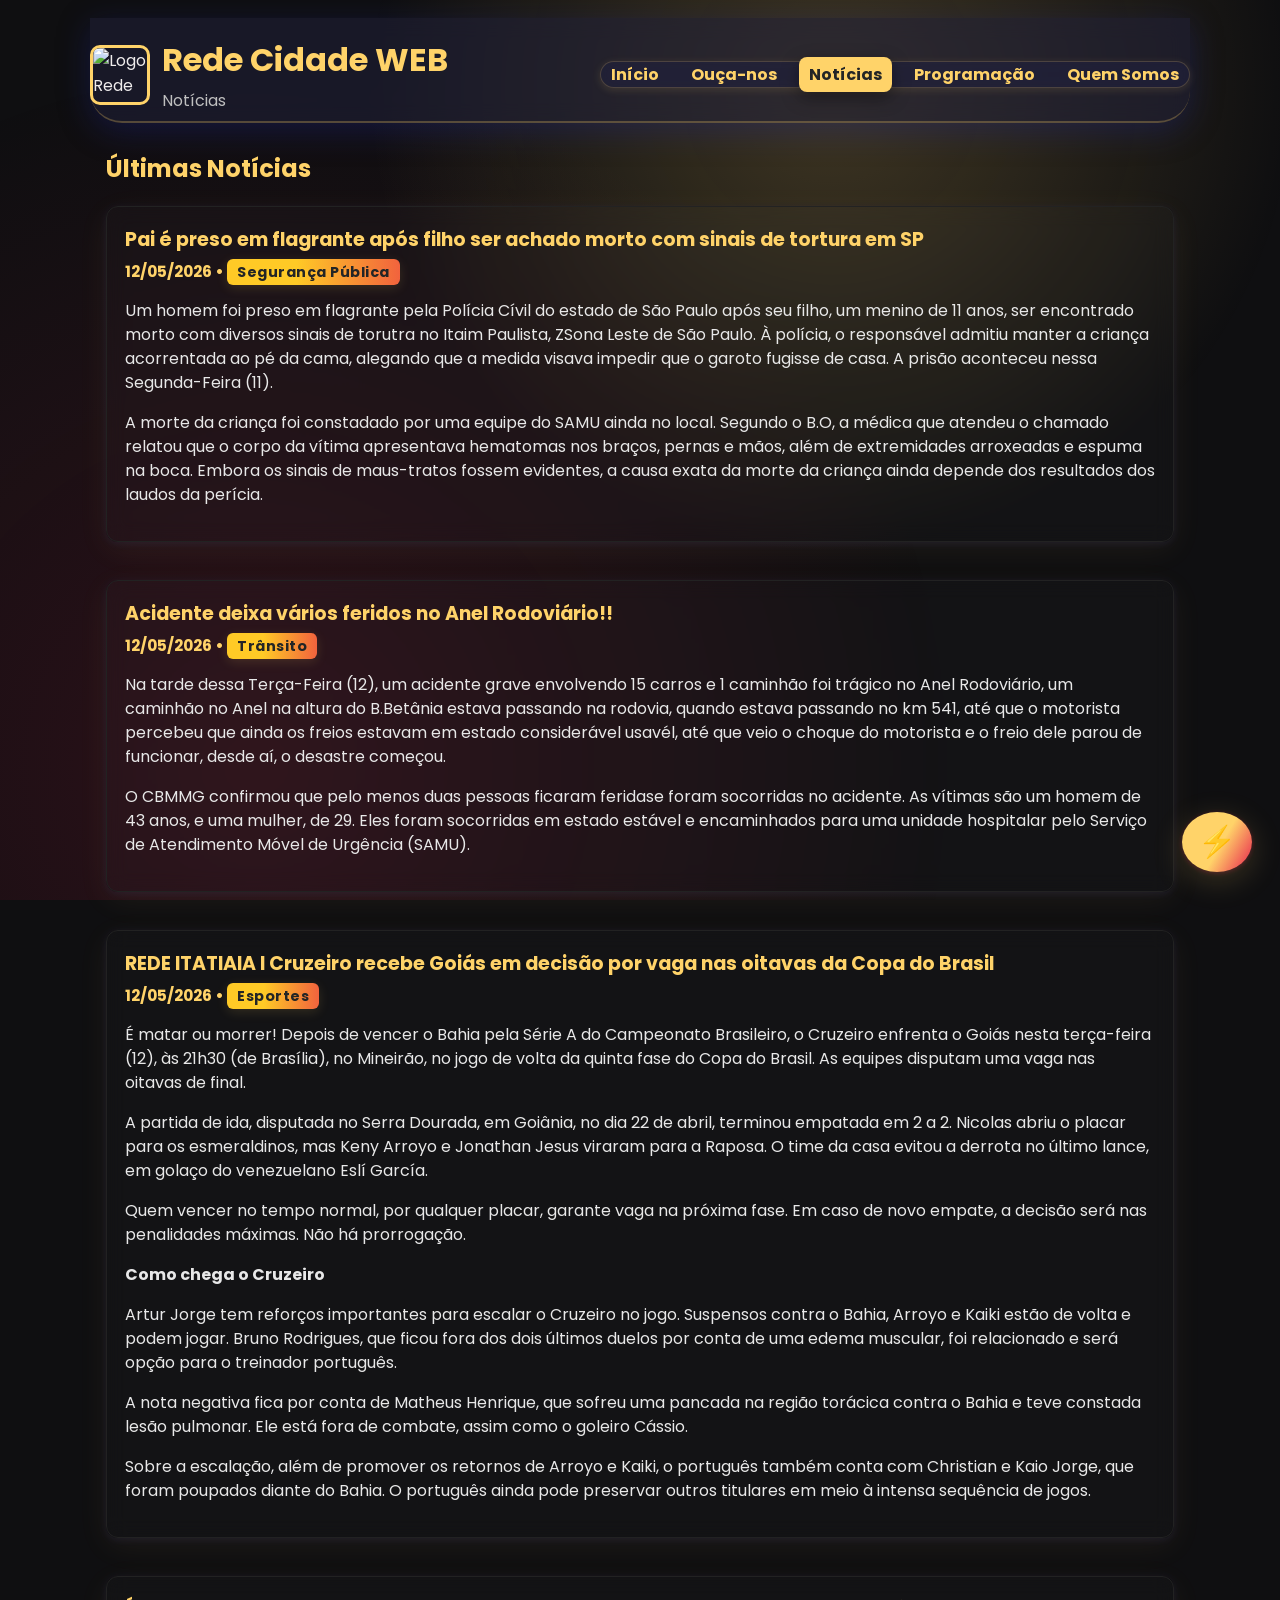
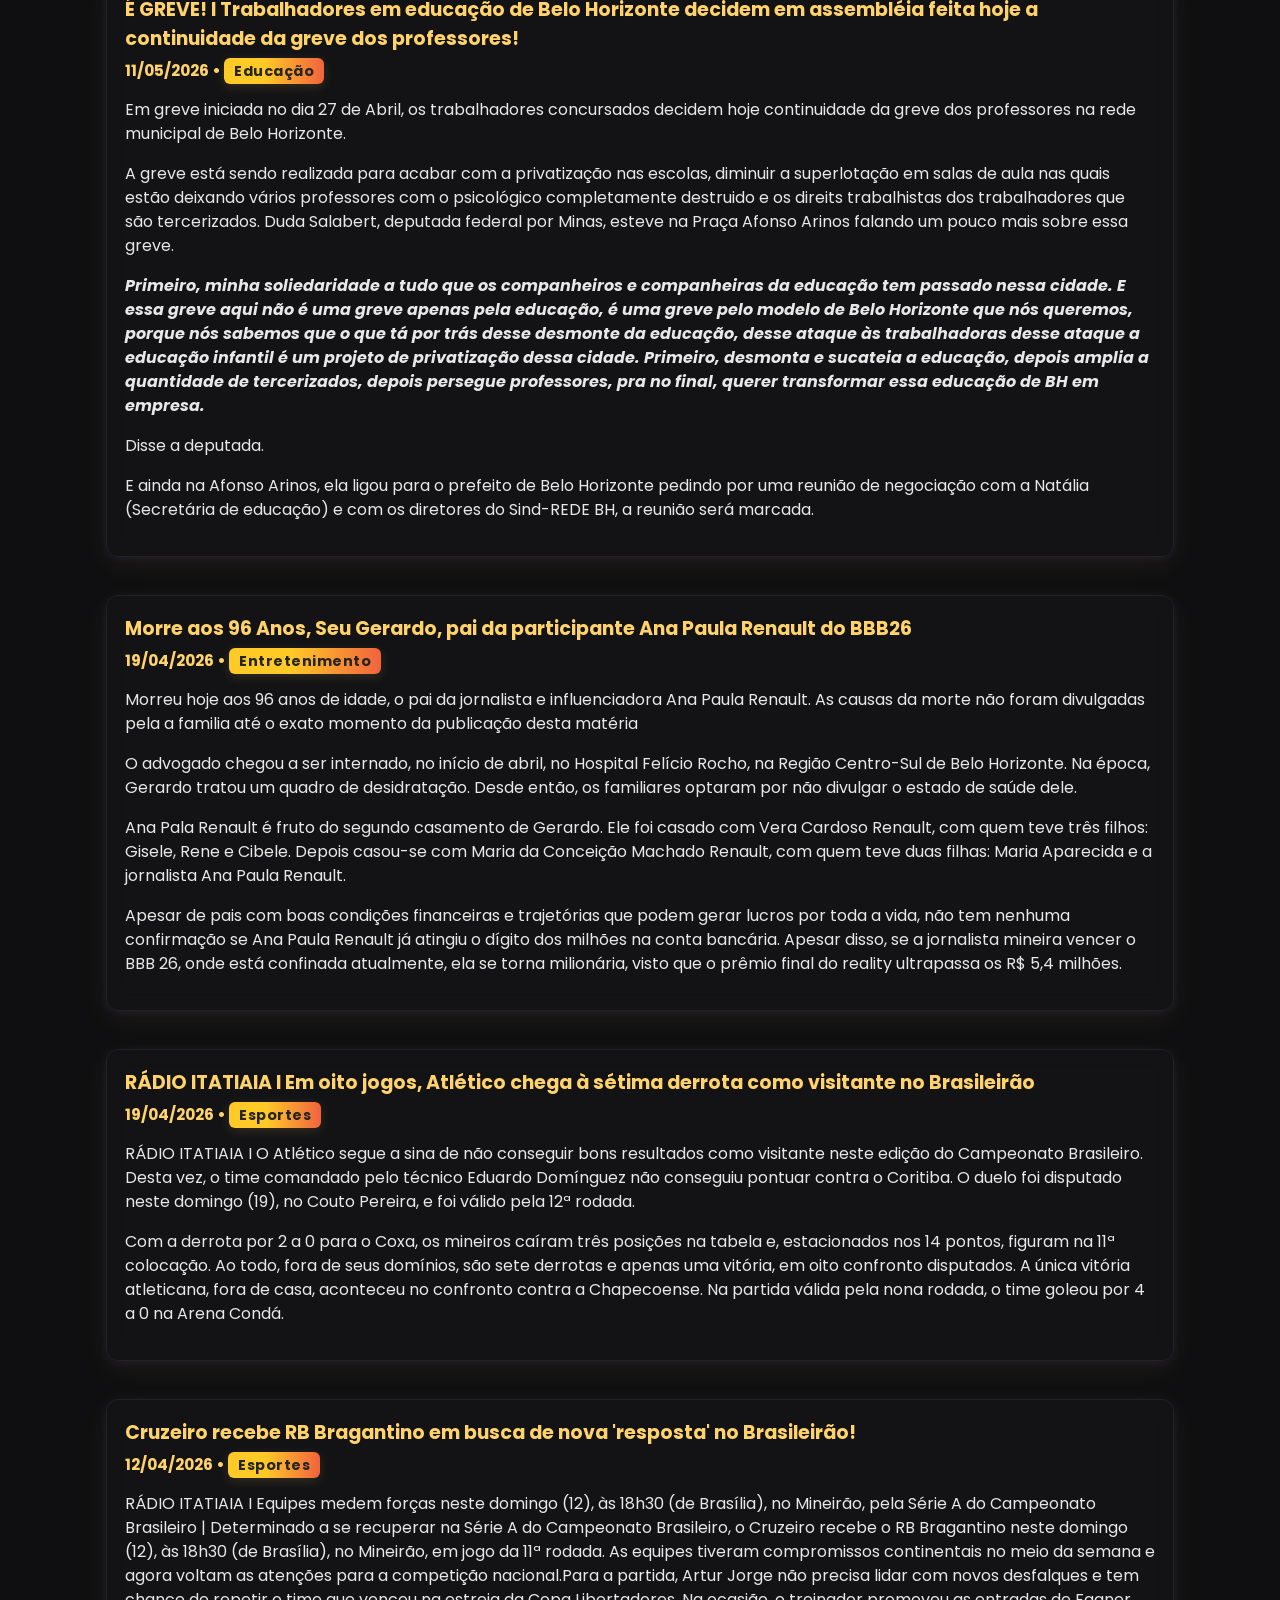
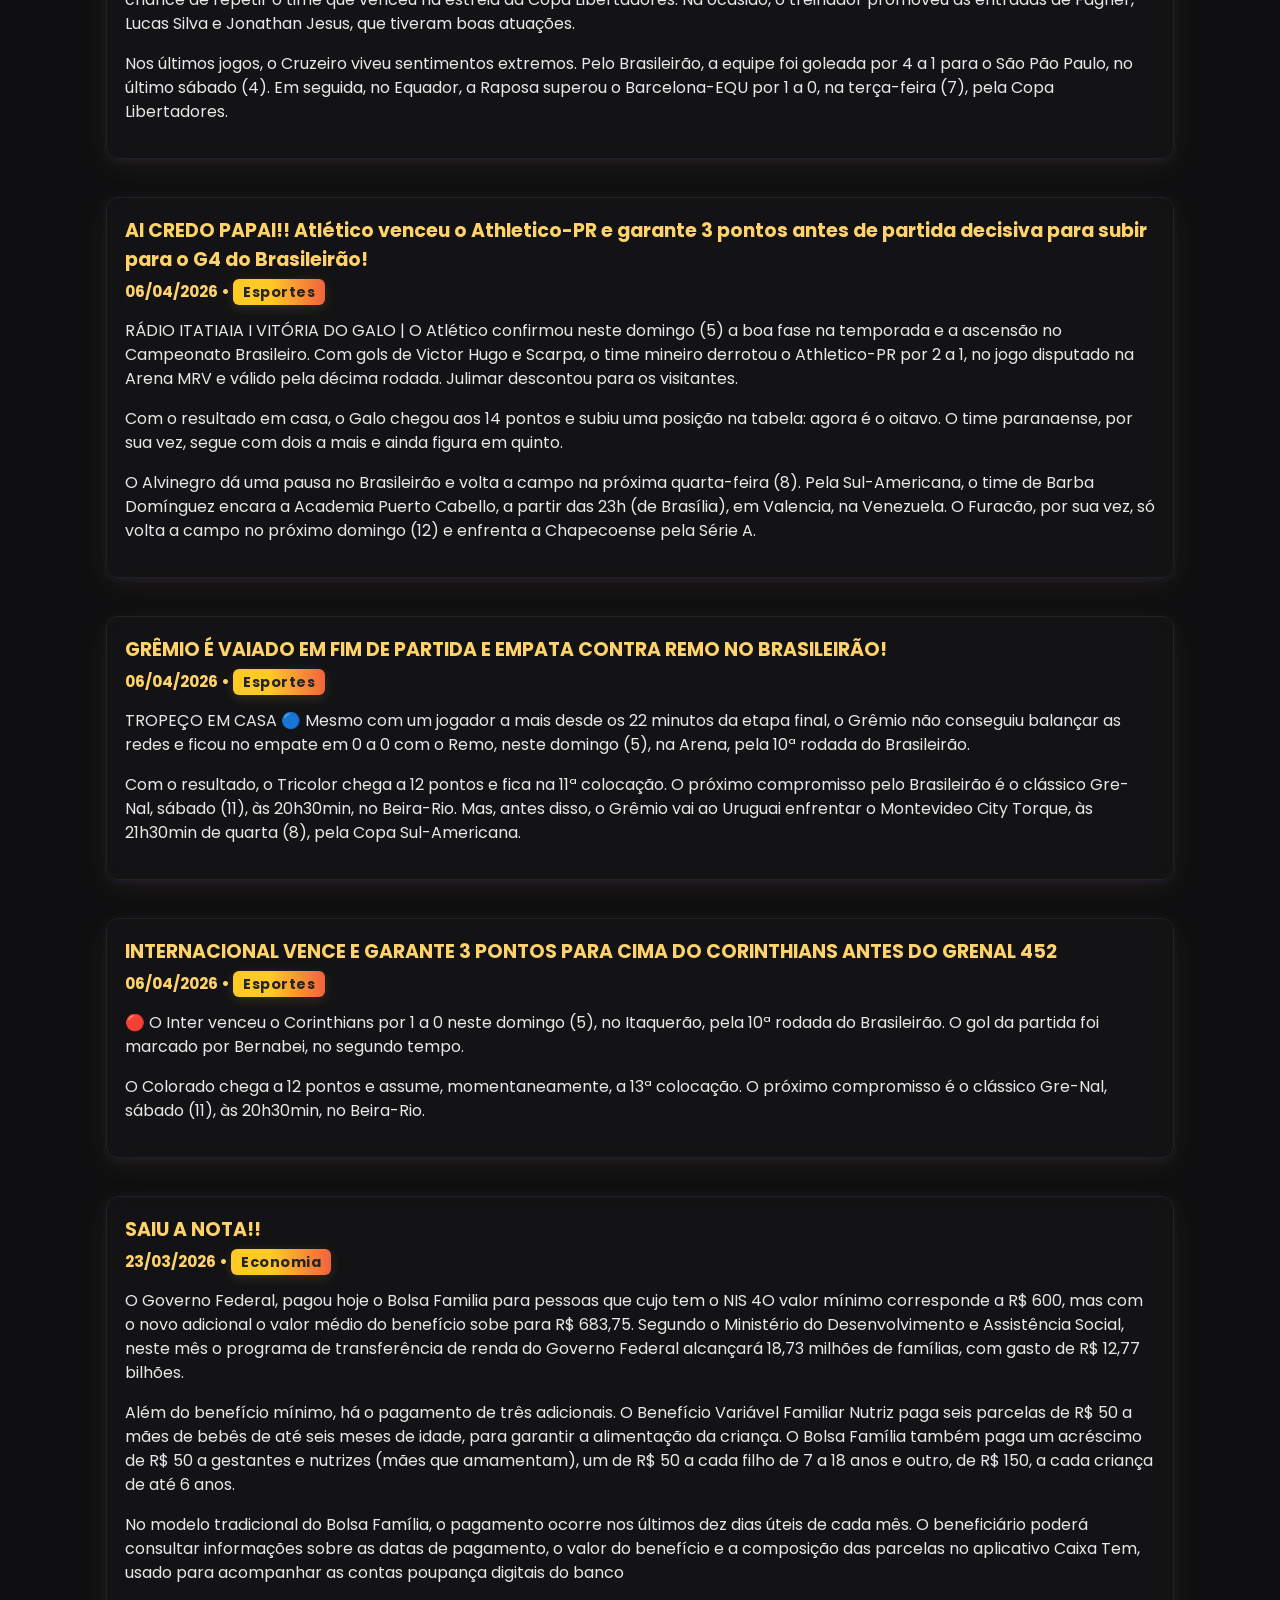
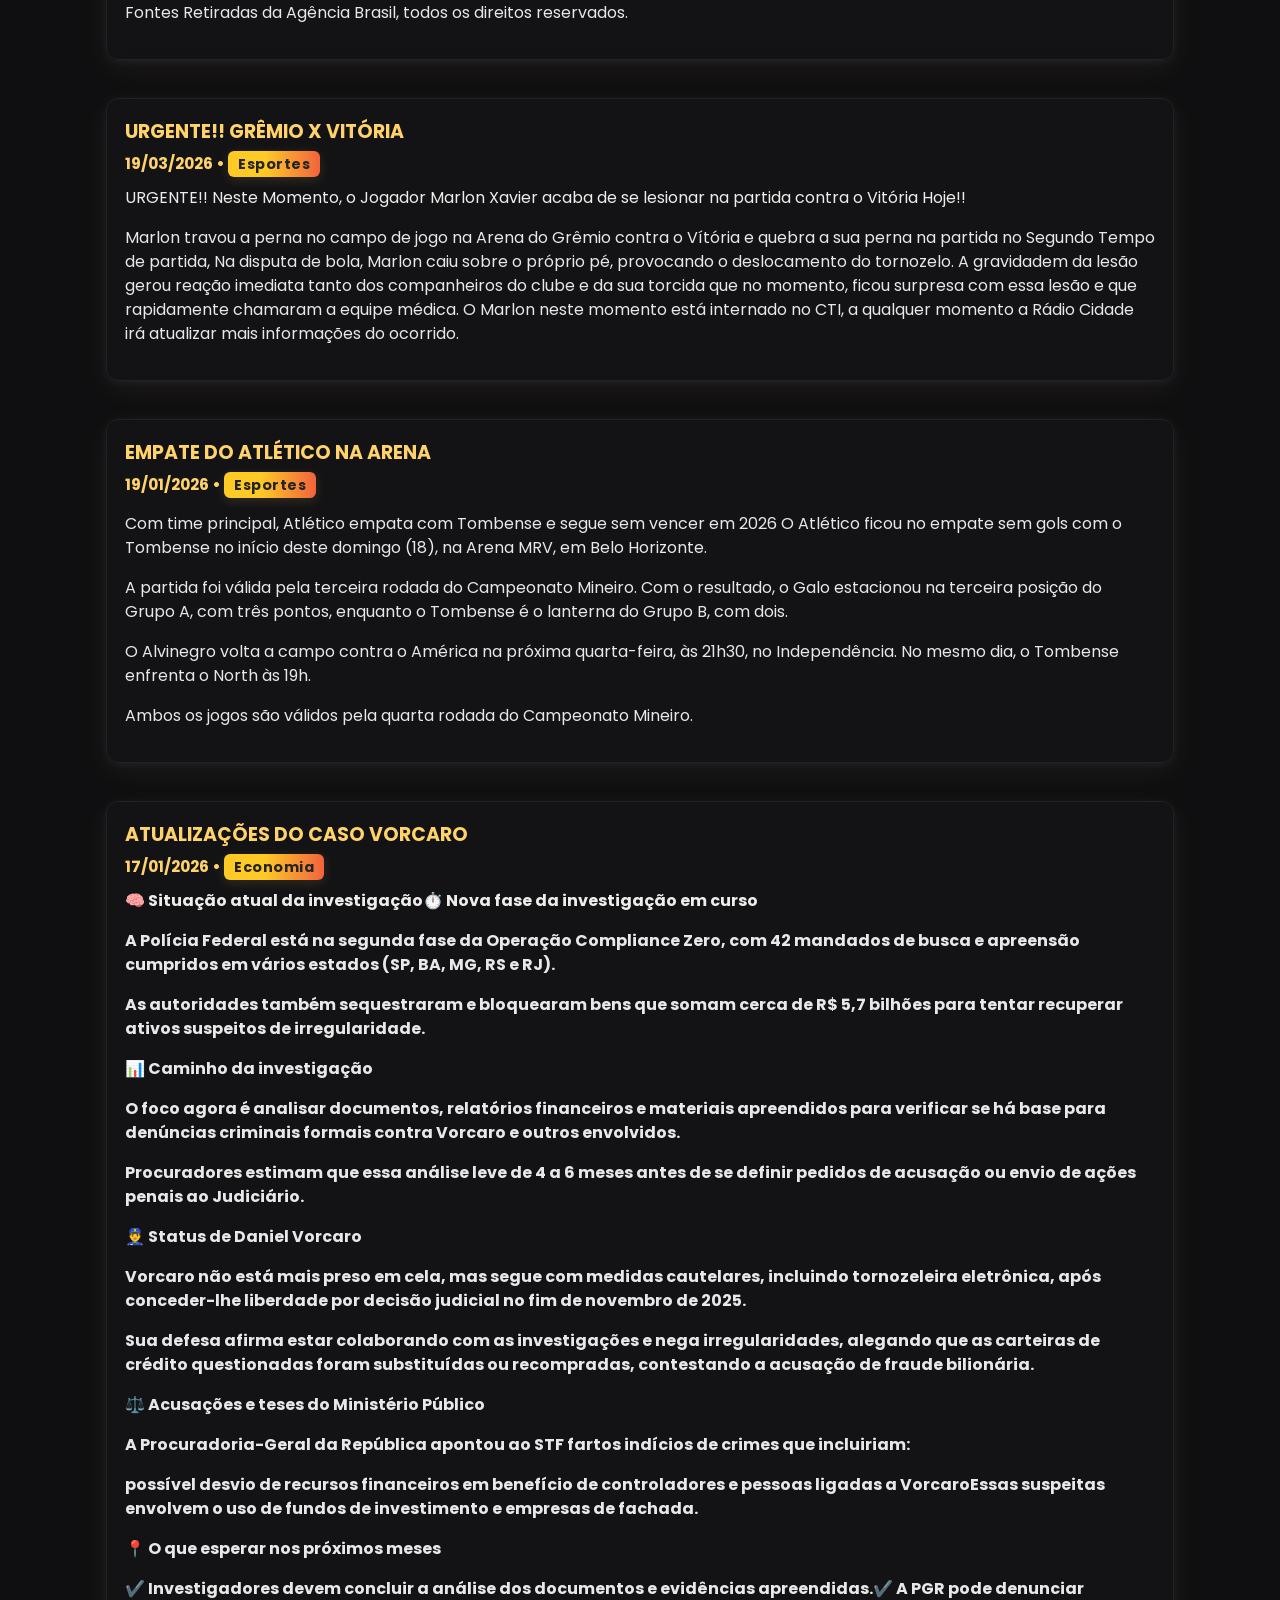
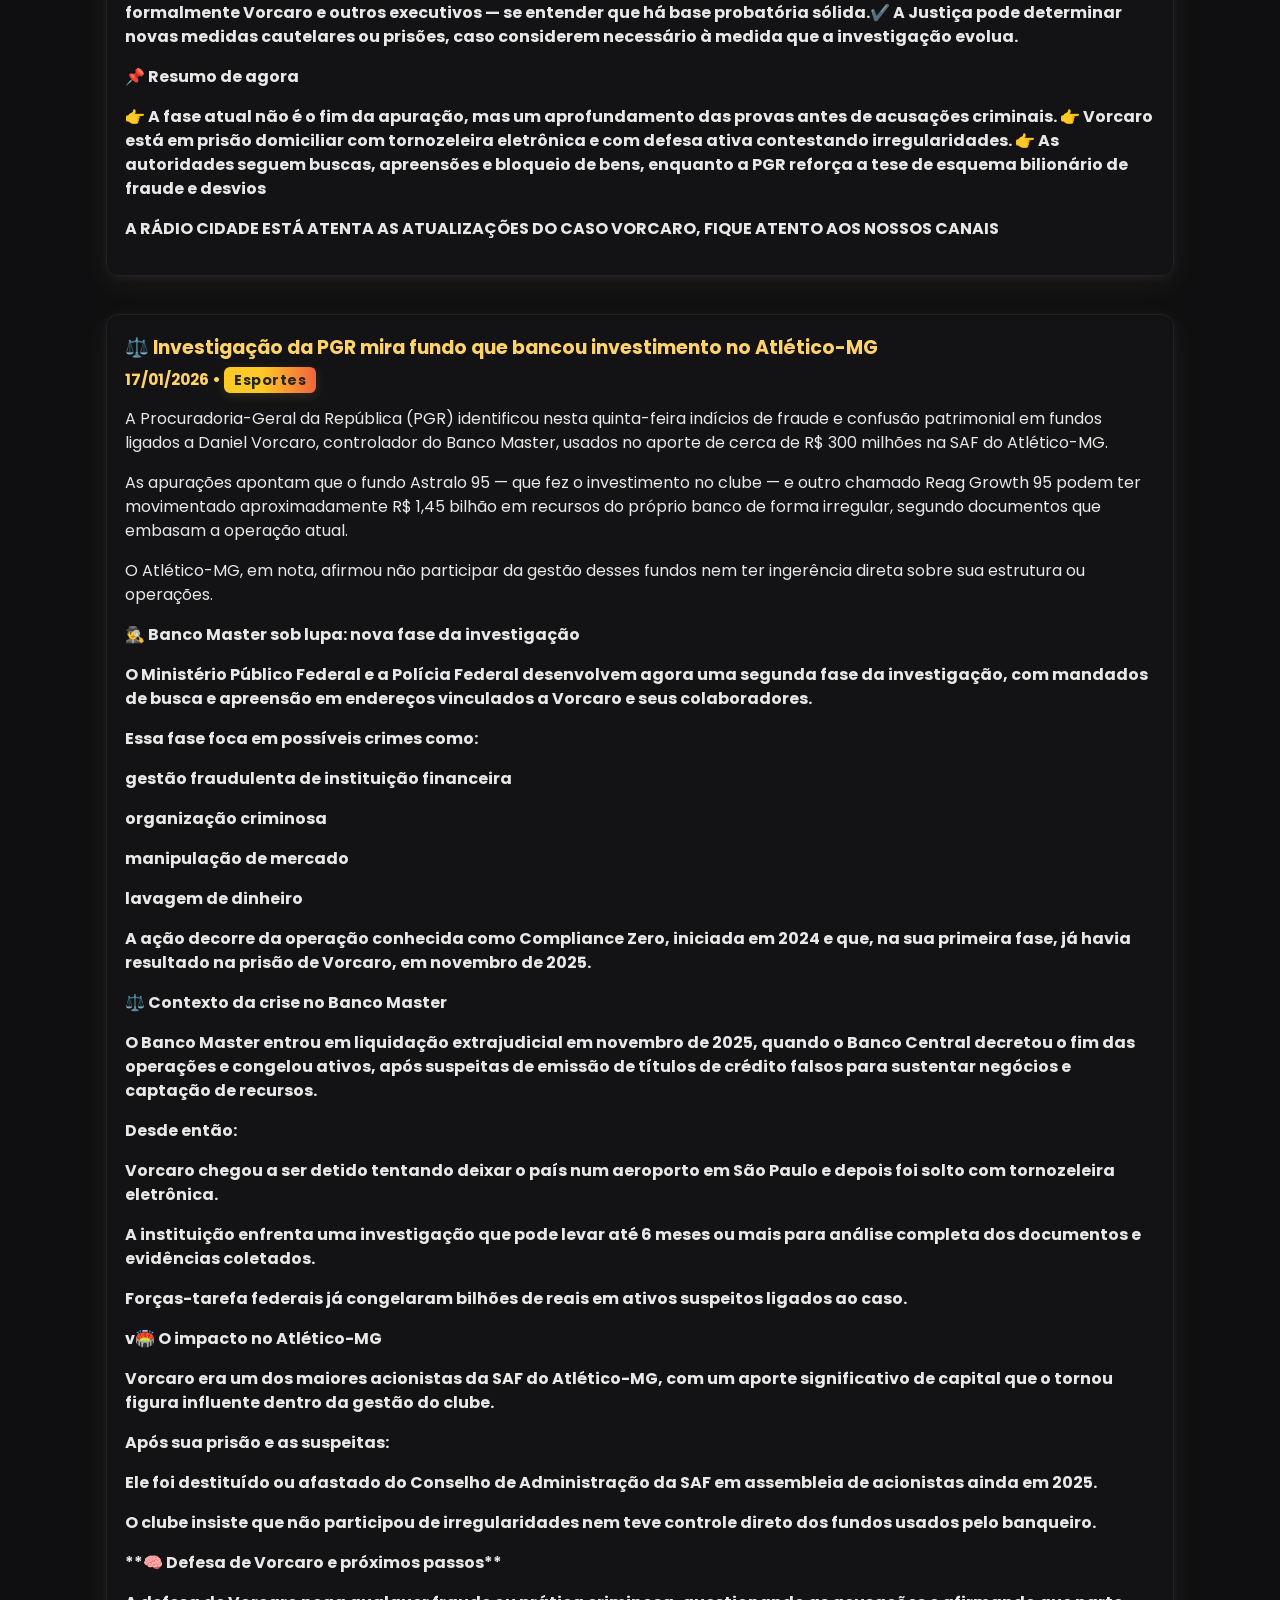
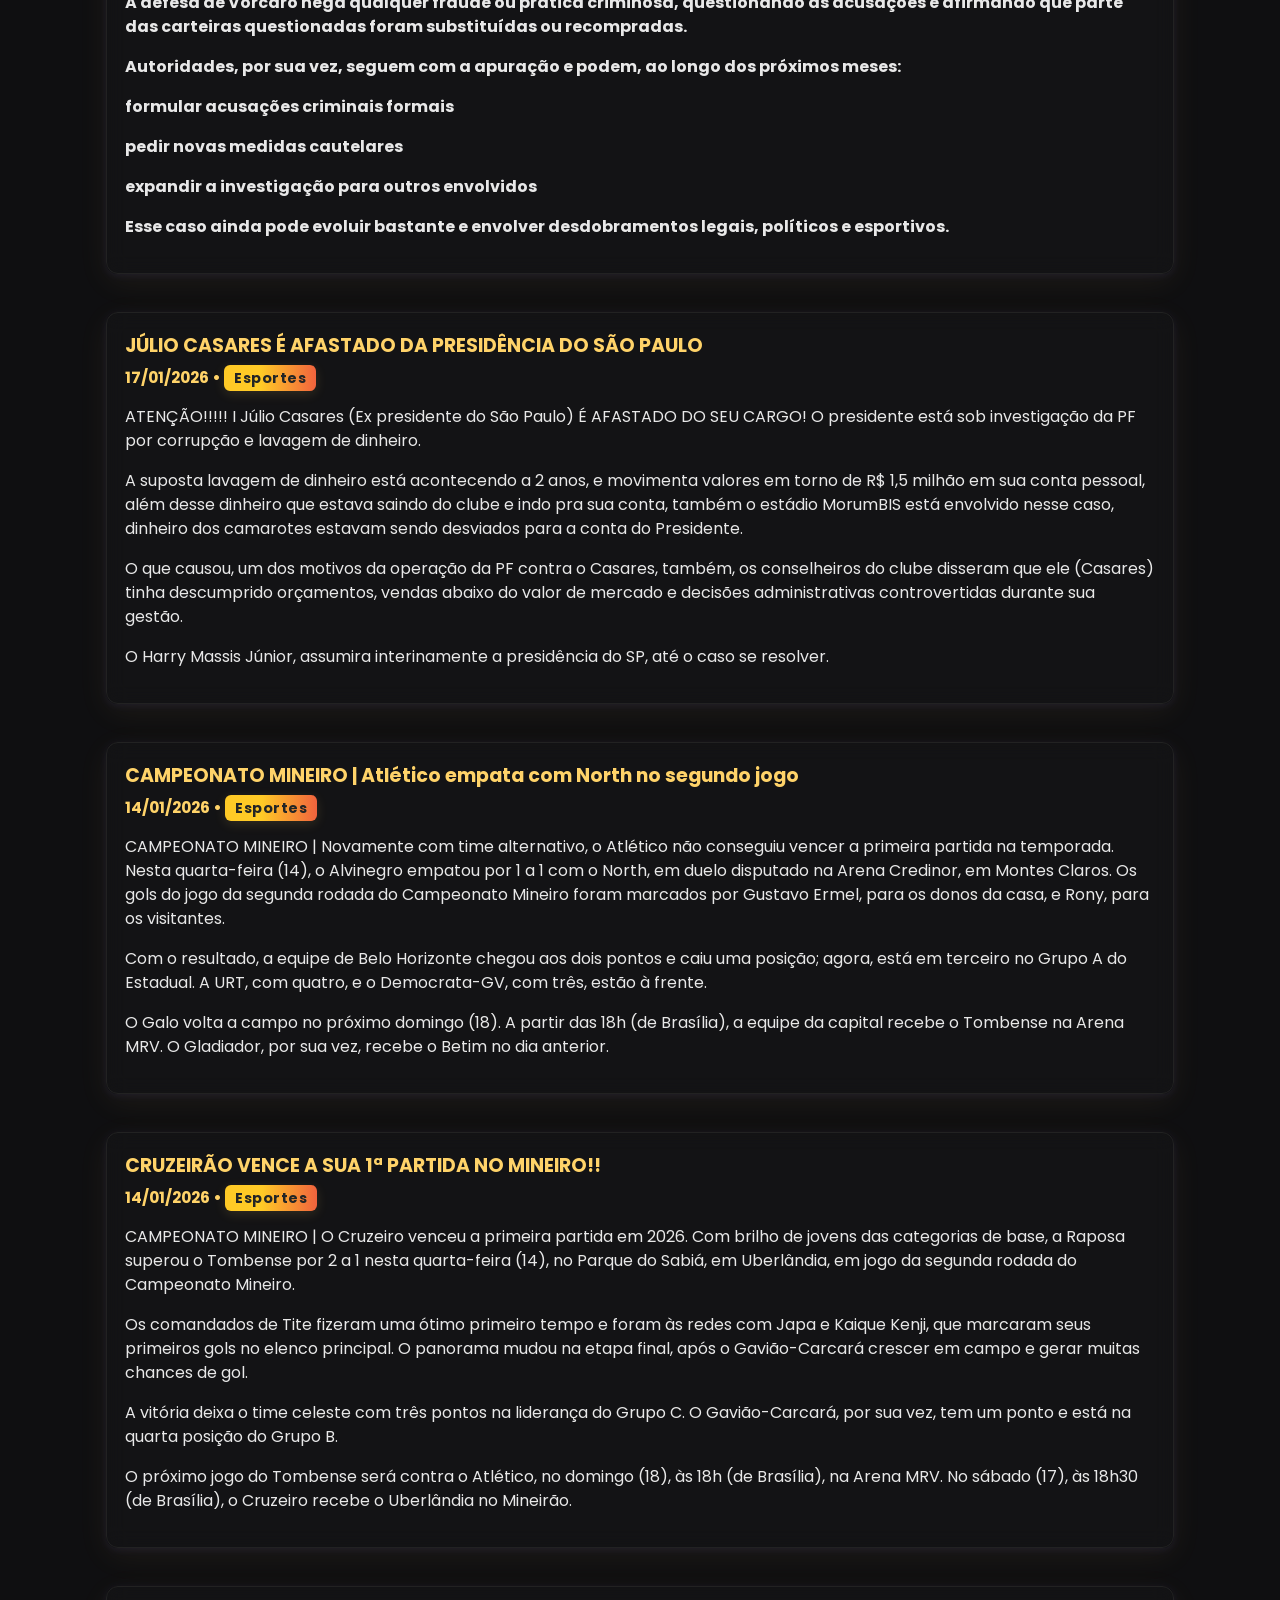
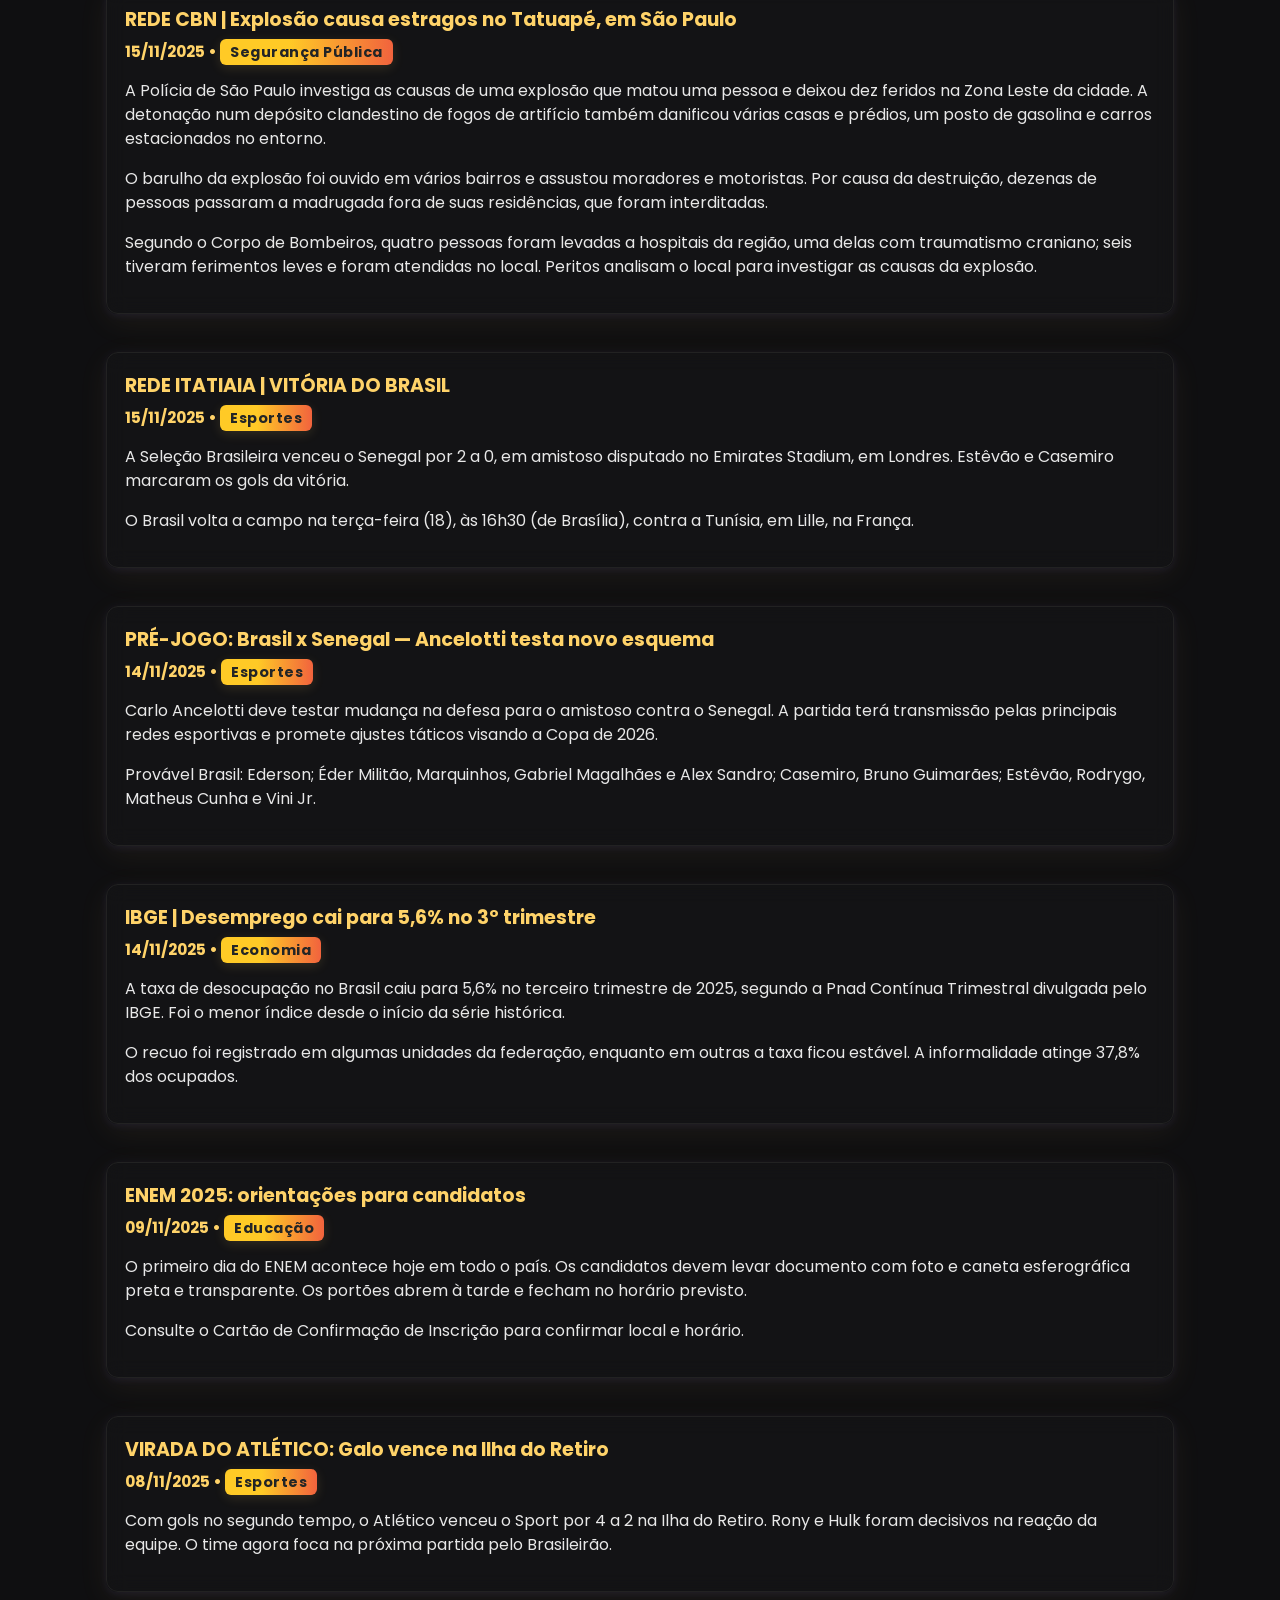
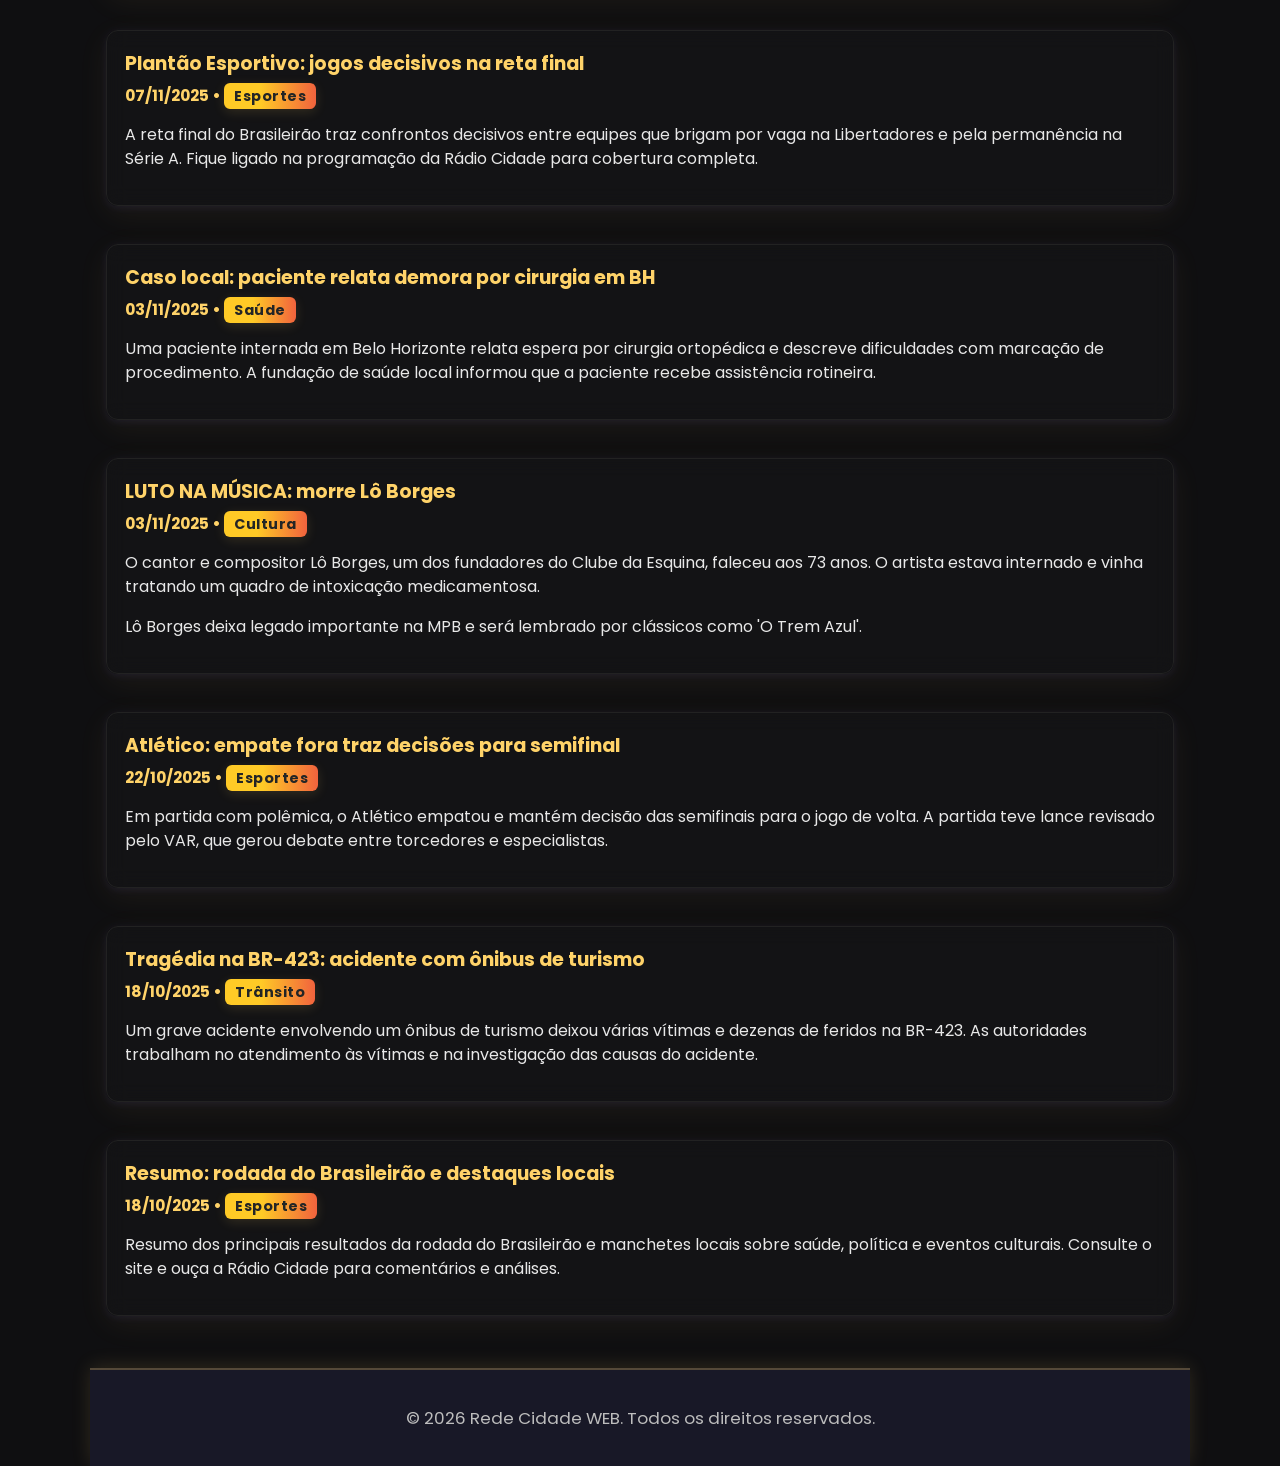
==== noticias.html @ 4aab9835 "ESTREIA DA RÁDIO SUPER RJ" ====
<!DOCTYPE html>
<html lang="pt-BR">
<head>
  <meta charset="utf-8" />
  <title>Rede Cidade WEB — Notícias</title>
  <meta name="viewport" content="width=device-width,initial-scale=1" />
  <meta name="description" content="Notícias da Rede Cidade WEB" />
  <meta name="theme-color" content="#232526" />
  <link rel="preconnect" href="https://fonts.gstatic.com" crossorigin>
  <link href="https://fonts.googleapis.com/css2?family=Poppins:wght@300;400;600;800&display=swap" rel="stylesheet" />
  <link rel="stylesheet" href="style.css" />
  <link rel="icon" href="logo-cidade.png" />
  <style>
    body { font-family: 'Poppins', Arial, sans-serif; background: #0f0f11; color:#efecec; margin:0; padding:18px; }
    .container { max-width:1100px; margin:0 auto; }
    header { display:flex; align-items:center; gap:12px; margin-bottom:18px; }
    .logo-mini { width:60px; height:60px; border-radius:10px; border:3px solid #ffd369; object-fit:cover; }
    nav ul { list-style:none; display:flex; gap:12px; padding:0; margin:0; }
    nav a { color:var(--cor-principal, #ffd369); text-decoration:none; padding:6px 10px; border-radius:8px; font-weight:700; }
    nav a.active { background:var(--cor-principal, #ffd369); color:#232526; }
    main h2 { color:var(--cor-principal, #ffd369); }
    .noticias-list { display:flex; flex-direction:column; gap:14px; margin-top:12px; }
    .noticia { background: rgba(255,255,255,0.02); padding:18px; border-radius:12px; border:1px solid #222; }
    .noticia h4 { margin:0 0 6px 0; color:var(--cor-principal,#ffd369); }
    .noticia .data { display:block; color:#ffd369; margin-bottom:10px; font-weight:700; }
    .news-info p { color:#e8e8e8; line-height:1.5; margin:8px 0; }
    footer { margin-top:28px; color:#bdbdbd; text-align:center; }

    .skip-link { position:absolute; left:-999px; }
    .skip-link:focus { left:12px; top:12px; background:var(--cor-principal); color:#232526; padding:8px 12px; border-radius:6px; z-index:1000; }
  </style>
</head>
<body>
  <a class="skip-link" href="#noticias-list">Pular para as notícias</a>
  <div class="container">
    <header>
      <img src="logo-cidade.png" alt="Logo Rede Cidade WEB" class="logo-mini" loading="lazy" />
      <div>
        <h1 style="margin:0;color:var(--cor-principal,#ffd369)">Rede Cidade WEB</h1>
        <p style="margin:4px 0 0;color:#bfbfbf">Notícias</p>
      </div>
      <nav style="margin-left:auto" aria-label="Principal">
        <ul>
          <li><a href="index.html" id="nav-inicio">Início</a></li>
          <li><a href="ouca.html" id="nav-ouca">Ouça-nos</a></li>
          <li><a href="noticias.html" id="nav-noticias" class="active">Notícias</a></li>
          <li><a href="programacao.html" id="nav-programacao">Programação</a></li>
          <li><a href="quem-somos.html" id="nav-quem">Quem Somos</a></li>
        </ul>
      </nav>
    </header>

    <main>
      <section>
        <h2>Últimas Notícias</h2>

        <div id="noticias-list" class="noticias-list" aria-live="polite">
          <!-- Conteúdo será carregado via script.js -->
          <noscript><p>Para ver as últimas notícias, ative o JavaScript.</p></noscript>
        </div>
      </section>
    </main>

    <footer>
      <p>&copy; 2026 Rede Cidade WEB. Todos os direitos reservados.</p>
    </footer>
  </div>

  <script defer src="script.js"></script>
</body>
</html>
---- style.css ----
:root {
    --cor-principal: #ffd369;
    --cor-bg: linear-gradient(135deg, #232526 0%, #414345 100%);
    --cor-secundaria: #fff;
    --cor-acento: #22223b;
    --cor-hover: #ffd369;
    --cor-btn: #393e46;
    --glass-bg: rgba(34, 34, 59, 0.55);
    --glass-blur: blur(10px);
    --placar-ao-vivo: #ff5252;
    --placar-encerrado: #59e866;
    --placar-a-seguir: #fff1b8;
    --shadow-strong: 0 8px 32px 0 rgba(31,38,135,0.37);
    --bg-dark-1: #16171a;
    --bg-dark-2: #26272b;
    --cor-sec: #f7f5f2;
    --accent: #e81e4d;
    --muted: #bdbdbd;
}

/* ----------- BASE ----------- */
* { box-sizing: border-box; }
html, body { height: 100%; }
body {
    margin: 0;
    font-family: 'Poppins', Arial, sans-serif;
    background: linear-gradient(135deg, var(--bg-dark-1) 0%, var(--bg-dark-2) 100%);
    color: var(--cor-sec);
    min-height: 100vh;
    -webkit-font-smoothing: antialiased;
    -moz-osx-font-smoothing: grayscale;
    transition: background 0.7s;
}

/* Header */
header {
    background: var(--glass-bg);
    backdrop-filter: var(--glass-blur);
    box-shadow: var(--shadow-strong);
    border-radius: 0 0 32px 32px;
    padding: 18px 0 8px 0;
    margin-bottom: 18px;
    border-bottom: 2px solid #ffd36944;
}
.header-content {
    max-width: 1100px;
    margin: 0 auto;
    display: flex;
    align-items: center;
    gap: 20px;
    padding: 0 16px;
}
.logo {
    width: 72px;
    height: 72px;
    border-radius: 12px;
    background: #fff;
    object-fit: cover;
    box-shadow: 0 0 12px #ffd36980;
    border: 3px solid #ffd369;
    transition: box-shadow 0.3s;
}
.brand h1 {
    margin: 0;
    font-size: 1.35rem;
    color: var(--cor-principal);
    letter-spacing: 0.6px;
}
.subtitle { margin: 4px 0 0; color: var(--muted); font-weight: 600; }

/* Nav */
nav ul {
    background: var(--glass-bg);
    backdrop-filter: var(--glass-blur);
    border-radius: 30px;
    border: 1px solid #ffd36933;
    box-shadow: 0 2px 8px #ffd36922;
    list-style: none;
    display: flex;
    justify-content: center;
    gap: 20px;
    margin: 10px auto 0 auto;
    padding: 8px 20px;
    max-width: 900px;
}
nav a {
    color: var(--cor-principal);
    text-decoration: none;
    padding: 8px 14px;
    border-radius: 999px;
    font-weight: 600;
    transition: all .18s;
}
nav a.active, nav a:hover {
    background: var(--cor-principal);
    color: #232526;
    box-shadow: 0 6px 18px #0006;
}

/* Main container */
main { max-width: 1100px; margin: 28px auto; padding: 0 16px; }

/* HERO */
.hero {
    background: linear-gradient(180deg, rgba(255,210,105,0.06), transparent);
    border-radius: 14px;
    padding: 22px;
    margin-bottom: 20px;
    box-shadow: var(--shadow-strong);
    border: 1px solid #ffd36920;
}
.hero-inner { display: flex; gap: 20px; align-items: stretch; flex-wrap: wrap; }
.hero-text { flex: 1; min-width: 280px; }
.hero-text h2 { color: var(--cor-principal); margin: 0 0 8px; font-size: 1.6rem; }
.lead { color: var(--muted); margin: 0 0 12px; }
.hero-cta { display:flex; gap:12px; }
.btn-primary {
    background: var(--cor-principal);
    color: #232526;
    padding: 10px 16px;
    border-radius: 10px;
    text-decoration: none;
    font-weight: 700;
    box-shadow: 0 8px 28px #ffd36933;
}
.btn-outline {
    border: 1px solid #ffffff18;
    padding: 9px 14px;
    border-radius: 10px;
    color: var(--cor-sec);
    text-decoration: none;
}

/* hero aside */
.hero-aside { width: 320px; min-width: 260px; display:flex; flex-direction:column; gap:12px; }
.live-card, .newsletter-card { background: var(--glass-bg); backdrop-filter: var(--glass-blur); padding: 12px; border-radius: 10px; border:1px solid #ffd36922; }
.live-header { display:flex; align-items:center; gap:8px; margin-bottom:8px; }
.live-dot { width:10px; height:10px; border-radius:50%; background: var(--placar-ao-vivo); box-shadow:0 0 8px #ff5252aa; }

/* Newsletter */
.newsletter-form { display:flex; gap:8px; margin-top:8px; }
.newsletter-form input[type="email"] { flex:1; padding:8px 10px; border-radius:8px; border:none; background:#fff2; color:#222; }
.newsletter-form button { background: var(--accent); color:#fff; padding:8px 12px; border-radius:8px; border:none; font-weight:700; cursor:pointer; }

/* PLACARES */
.placar-section { margin-top: 18px; }
.placar-ticker { background: #00000030; border-radius:8px; padding:10px; margin-bottom:14px; border:1px solid #ffffff10; overflow:hidden; }
.placar-ticker .ticker-item { display:inline-block; padding:6px 12px; margin-right:10px; background:rgba(255,255,255,0.03); border-radius:8px; color:var(--cor-principal); font-weight:700; }

/* PLACARES LIST */
.placares-list { display: grid; gap: 20px; grid-template-columns: repeat(auto-fit, minmax(300px, 1fr)); }
.placar-card2 {
    background: var(--glass-bg);
    backdrop-filter: var(--glass-blur);
    border: 2px solid #ffd36955;
    border-radius: 22px;
    box-shadow: 0 8px 28px #ffd36922, 0 2px 8px #23223b66;
    padding: 18px 20px;
    transition: transform .25s ease, box-shadow .25s ease;
}
.placar-card2:hover { transform: translateY(-6px); box-shadow: 0 20px 50px rgba(0,0,0,0.6); }
.placar-header { display:flex; justify-content:space-between; align-items:center; margin-bottom:12px; }
.placar-campeonato { color:#ffe9ae; font-weight:700; }
.placar-status2 { padding:6px 14px; border-radius:20px; font-weight:700; }
.status-ao-vivo { background: var(--placar-ao-vivo); color: #fff; }
.status-encerrado { background: var(--placar-encerrado); color: #233f1f; }
.status-a-seguir { background: var(--placar-a-seguir); color: #4d3b07; }
.placar-times { display:flex; align-items:center; justify-content:space-between; gap:8px; margin-bottom:7px; }
.placar-escudo2 { width:44px; height:44px; border-radius:50%; object-fit:contain; background:#fff; padding:4px; border:2px solid #ffd36933; }
.placar-gols2 { color: var(--cor-principal); font-size:1.6rem; font-weight:800; }
.placar-hora2 { margin-top:10px; font-size:1.05em; color:#ffe9aecc; font-style:italic; letter-spacing:0.7px; text-align:center; }

/* NOTICIAS */
.noticia {
    background: var(--glass-bg);
    backdrop-filter: var(--glass-blur);
    border-radius: 16px;
    margin-bottom: 24px;
    padding: 24px;
    box-shadow: 0 8px 32px 0 #ffd36911, 0 2px 8px #23223b80;
    border: 1.5px solid #ffd36944;
    transition: transform 0.18s, box-shadow 0.18s;
}
.noticia:hover { transform: translateY(-4px) scale(1.012); box-shadow: 0 12px 48px #ffd36944; }
.noticia h4 { margin: 0 0 7px 0; color: var(--cor-principal); font-size: 1.19em; font-weight:700; }
.noticia .data { font-size: 0.98em; color: #ffd369; margin-bottom:6px; display:block; font-weight:600; }
.noticia .content p { color:#e8e8e8; line-height:1.5; }

/* DESTAQUE */
.destaque-card { background: var(--glass-bg); padding: 16px; border-radius: 12px; border:1px solid #ffd36922; box-shadow:0 12px 30px #0006; }
.destaque-card h3 { margin: 0; color: var(--cor-principal); }
.destaque-card p { color: var(--muted); }

/* QUICK LINKS */
.quick-links { display:flex; gap:14px; margin-top:18px; flex-wrap:wrap; }
.quick-card { flex:1; min-width:220px; background: rgba(255,255,255,0.02); padding:16px; border-radius:12px; text-decoration:none; color:var(--cor-sec); border:1px solid #ffffff12; }

/* REDE SOCIAIS */
.redes-sociais { margin-top: 18px; }
.social-link { display:inline-block; margin-right: 18px; color: var(--cor-principal); text-decoration:none; font-weight:700; font-size:1.05em; transition: color .18s; }
.social-link:hover { color: #fffbe9; }

/* PLAYERS */
.players-select { display:flex; gap:12px; flex-wrap:wrap; margin-bottom:14px; }
.player-btn {
    display:inline-flex; align-items:center; gap:10px; padding:10px 14px; border-radius:12px; border:1px solid #ffffff12;
    background: rgba(255,255,255,0.02); color: var(--cor-principal); cursor:pointer; font-weight:700; transition: all .26s cubic-bezier(.2,.9,.2,1);
    box-shadow: 0 6px 18px rgba(0,0,0,0.35);
}
.player-btn .btn-icon { opacity:0.95; fill: currentColor; stroke: currentColor; }
.player-btn:hover { transform: translateY(-4px); background: linear-gradient(90deg,#ffffff06,#00000005); }
.player-btn.active, .player-btn[aria-pressed="true"] {
    background: var(--cor-principal); color: #232526; box-shadow: 0 18px 40px rgba(0,0,0,0.6); transform: translateY(-2px) scale(1.02);
}
.player-container {
    display:block;
    opacity:0; transform: translateY(8px); pointer-events:none;
    transition: opacity .35s ease, transform .35s cubic-bezier(.2,.9,.2,1);
}
.player-container.active {
    opacity:1; transform: none; pointer-events:auto;
}
audio { width: 100%; margin-top: 8px; border-radius: 12px; box-shadow: 0 2px 12px #ffd36922; background: #232526; }

/* Caster placeholder */
.cstrEmbed-placeholder { min-height: 140px; display:flex; align-items:center; justify-content:center; border-radius:12px; border:1px solid #ffd36915; background:transparent; padding:6px; }

/* PROGRAMACAO (regras gerais + específicas) */
.programacao-root { margin-top: 18px; }
.prog-nav { display:flex; flex-direction:column; gap:12px; margin-bottom:14px; }
.prog-stations, .prog-days { display:flex; gap:10px; flex-wrap:wrap; }
.prog-station-btn, .prog-day-btn {
    padding:8px 12px; border-radius:10px; border:1px solid #ffffff10; background:rgba(255,255,255,0.02);
    color:var(--cor-principal); cursor:pointer; font-weight:700; transition:all .22s;
}
.prog-station-btn.active, .prog-day-btn.active {
    background:var(--cor-principal); color:#232526; box-shadow:0 12px 32px rgba(0,0,0,0.6); transform:translateY(-2px);
}
.prog-list-wrap { background:var(--glass-bg); padding:14px; border-radius:12px; border:1px solid #ffd36922; }
.prog-list { list-style:none; margin:0; padding:0; display:flex; flex-direction:column; gap:10px; }
.prog-item { display:flex; gap:12px; align-items:flex-start; padding:8px; border-radius:8px; background:rgba(255,255,255,0.01); transition:all .18s; }
.prog-item:hover { background:rgba(255,255,255,0.02); transform:translateY(-4px); }
.prog-time { min-width:110px; color:#ffe9ae; font-weight:800; }
.prog-desc { color:var(--cor-sec); }
.prog-empty { color:var(--muted); padding:12px; }

/* Footer */
footer { background: var(--glass-bg); backdrop-filter: var(--glass-blur); text-align:center; color:#ffd369; font-size:1.05em; padding: 18px 0; margin-top:40px; border-top:2px solid #ffd36944; box-shadow: 0 -2px 18px #ffd36922; }

/* Utilities / Animations */
@keyframes fadeIn { from { opacity:0; transform: translateY(24px);} to { opacity:1; transform:none; } }
.noticia, .placar-card2, .destaque-card { animation: fadeIn .6s ease both; }

/* Responsivo */
@media (max-width: 1100px) {
    .header-content { flex-direction: column; gap: 10px; align-items: flex-start; }
    .logo { width:70px; height:70px; }
    nav ul { gap: 12px; overflow:auto; }
    main { margin-top: 18px; }
    .placares-list { grid-template-columns: 1fr; }
    .placar-card2 { padding: 14px 10px; }
    .prog-stations, .prog-days { gap:8px; }
}
@media (max-width: 700px) {
    .placar-card2 { padding: 8px 6px; }
    .placar-nome2 { font-size: 1em; }
    .prog-time { min-width: 90px; font-size: 0.95rem; }
    .hero-aside { width: 100%; }
}

/* Scrollbar styling */
::-webkit-scrollbar { width: 10px; background: #22223b88; }
::-webkit-scrollbar-thumb { background: #ffd36944; border-radius: 6px; }

/* ---- ULTRA MELHORIAS EFEITOS PREMIUM ---- */

/* Fundo sutil animado */
body:before {
  content: "";
  position: fixed;
  top:0; left:0; right:0; bottom:0;
  z-index: 0;
  pointer-events: none;
  background: radial-gradient(circle at 65% 10%, #ffd36933 0, transparent 40%),
              radial-gradient(circle at 20% 85%, #e81e4d22 0, transparent 55%);
  animation: bgMove 15s linear infinite alternate;
}
@keyframes bgMove {
  0% { background-position: 60% 15%, 20% 85%;}
  100% { background-position: 70% 5%, 10% 90%;}
}
body, .main, .container, main { position:relative; z-index:1; }

/* Microinterações, hover up */
.card, .noticia, .quick-card, .destaque-card, .placar-card2, .newsletter-card {
  transition: transform .18s, box-shadow .18s, border-color .2s;
  will-change: transform, box-shadow;
}
.card:hover, .noticia:hover, .quick-card:hover, .destaque-card:hover, .placar-card2:hover, .newsletter-card:hover {
  transform: translateY(-6px) scale(1.015);
  box-shadow: 0 16px 46px #ffd36955, 0 2px 2px #23223b22;
  border-color: #ffd36988;
}
.quick-card:active { transform: scale(.97); }

/* Tag de categoria custom e gradiente */
.noticia .data small, .latest-item .meta, .placar-campeonato {
  background: linear-gradient(90deg, #ffca26 40%, #e81e4d 140%);
  border-radius: 6px;
  padding: 3px 10px;
  color: #232526 !important;
  letter-spacing: 0.5px;
  font-weight: bold;
  line-height: 1;
  font-size: .91em;
  box-shadow: 0 3px 12px #ffd36923;
}

/* Modal overlay (sobre/rede social) */
#app-modal-overlay {
  display:none; 
  position:fixed; 
  z-index:2000; 
  top:0; left:0; right:0; bottom:0; 
  background:rgba(34,34,59,0.75); 
  backdrop-filter: blur(5px);
  justify-content:center;
  align-items:center;
}
#app-modal-overlay.active { display:flex; }
#app-modal-content {
  background: var(--glass-bg,#22223bcc);
  border-radius: 18px;
  max-width: 95vw; min-width: 300px; width:380px;
  box-shadow:0 16px 60px #ffd36977;
  padding:36px 28px;
  position:relative;
  color:#fff;
  animation: fadeIn .35s;
}
#app-modal-content .modal-close {
  position:absolute;top:12px; right:18px; background:none;border:none;
  font-size:2rem; color:#ffd369; cursor:pointer; line-height:1;
}
#app-modal-content h2 { color: var(--cor-principal); margin-top:0; }
#app-modal-content .social-list a { display:inline-block; margin: 0 10px 10px; color:var(--cor-principal); font-size:2rem; transition:color .18s;}
#app-modal-content .social-list a:hover { color:#fff1b8; }
@media (max-width:500px){ #app-modal-content{min-width:0;width:97vw;padding:14vw 2vw;} }

/* Botão flutuante redes/sobre */
#quick-fab {
  position:fixed;
  bottom:28px;
  right:28px;
  z-index:1100;
  background:linear-gradient(120deg,#ffd369 55%, #e81e4d);
  color:#22223b;
  padding:12px 16px;
  border-radius:50%;
  border:none;
  box-shadow:0 8px 32px #ffd36933, 0 1px 5px #e81e4d44;
  font-size:1.92rem;
  cursor:pointer;
  transition: background .18s, color .18s, transform .22s cubic-bezier(.5,1.7,.5,.7);
}
#quick-fab:active{transform: scale(.89);}
#quick-fab span{pointer-events:none;}

/* Newsletter sucesso/falha visual */
#newsletter-msg.success {color:#59e866;}
#newsletter-msg.error {color:#ff5252;}
@media (max-width: 700px) {
  .newsletter-card {padding:6vw 4vw;}
}

/* Contraste maior em ícones sociais no footer */
footer .footer-right a.social-link {color: #ffd369; transition: color .18s;}
footer .footer-right a.social-link:hover{color:#fffbe9;} 

.latest-item, .noticia { opacity:0; animation: fadeIn .9s cubic-bezier(.2,.75,.8,1) both;}
.latest-item:nth-child(2){animation-delay:.07s;}
.latest-item:nth-child(3){animation-delay:.12s;}
.latest-item:nth-child(4){animation-delay:.15s;}
.latest-item:nth-child(5){animation-delay:.19s;}
.latest-item:nth-child(6){animation-delay:.23s;}

/* Botão voltar ao topo */
#scrollTopBtn {
  position:fixed; bottom:80px; right:34px; z-index:900;
  display:none;
  background: #e81e4d;
  color: #fff; 
  border:none; border-radius:50%;
  width:42px; height:42px; font-size:2rem;
  box-shadow:0 3px 16px #ffd36933;
}
#scrollTopBtn.show {display:block;}
/* TEMA */
.theme-toggle-btn{background:rgba(255,255,255,0.1);border:1px solid #ffd36933;padding:8px 14px;border-radius:10px;cursor:pointer;font-size:1.4rem;transition:all 0.3s;display:flex;align-items:center;margin-left:10px}.theme-toggle-btn:hover{background:rgba(255,255,255,0.2);transform:scale(1.1)}.theme-icon{transition:transform 0.3s}body.light-theme{background:linear-gradient(135deg,#f5f5f5,#efefef)!important;color:#2c2c2c!important}body.light-theme header{background:rgba(255,255,255,0.95)!important}body.light-theme nav a{color:#e81e4d!important}body.light-theme .noticia,body.light-theme .placar-card2{background:rgba(255,255,255,0.9)!important;color:#2c2c2c!important}body.light-theme h1,body.light-theme h2,body.light-theme h3,body.light-theme h4,body.light-theme h5{color:#e81e4d!important}
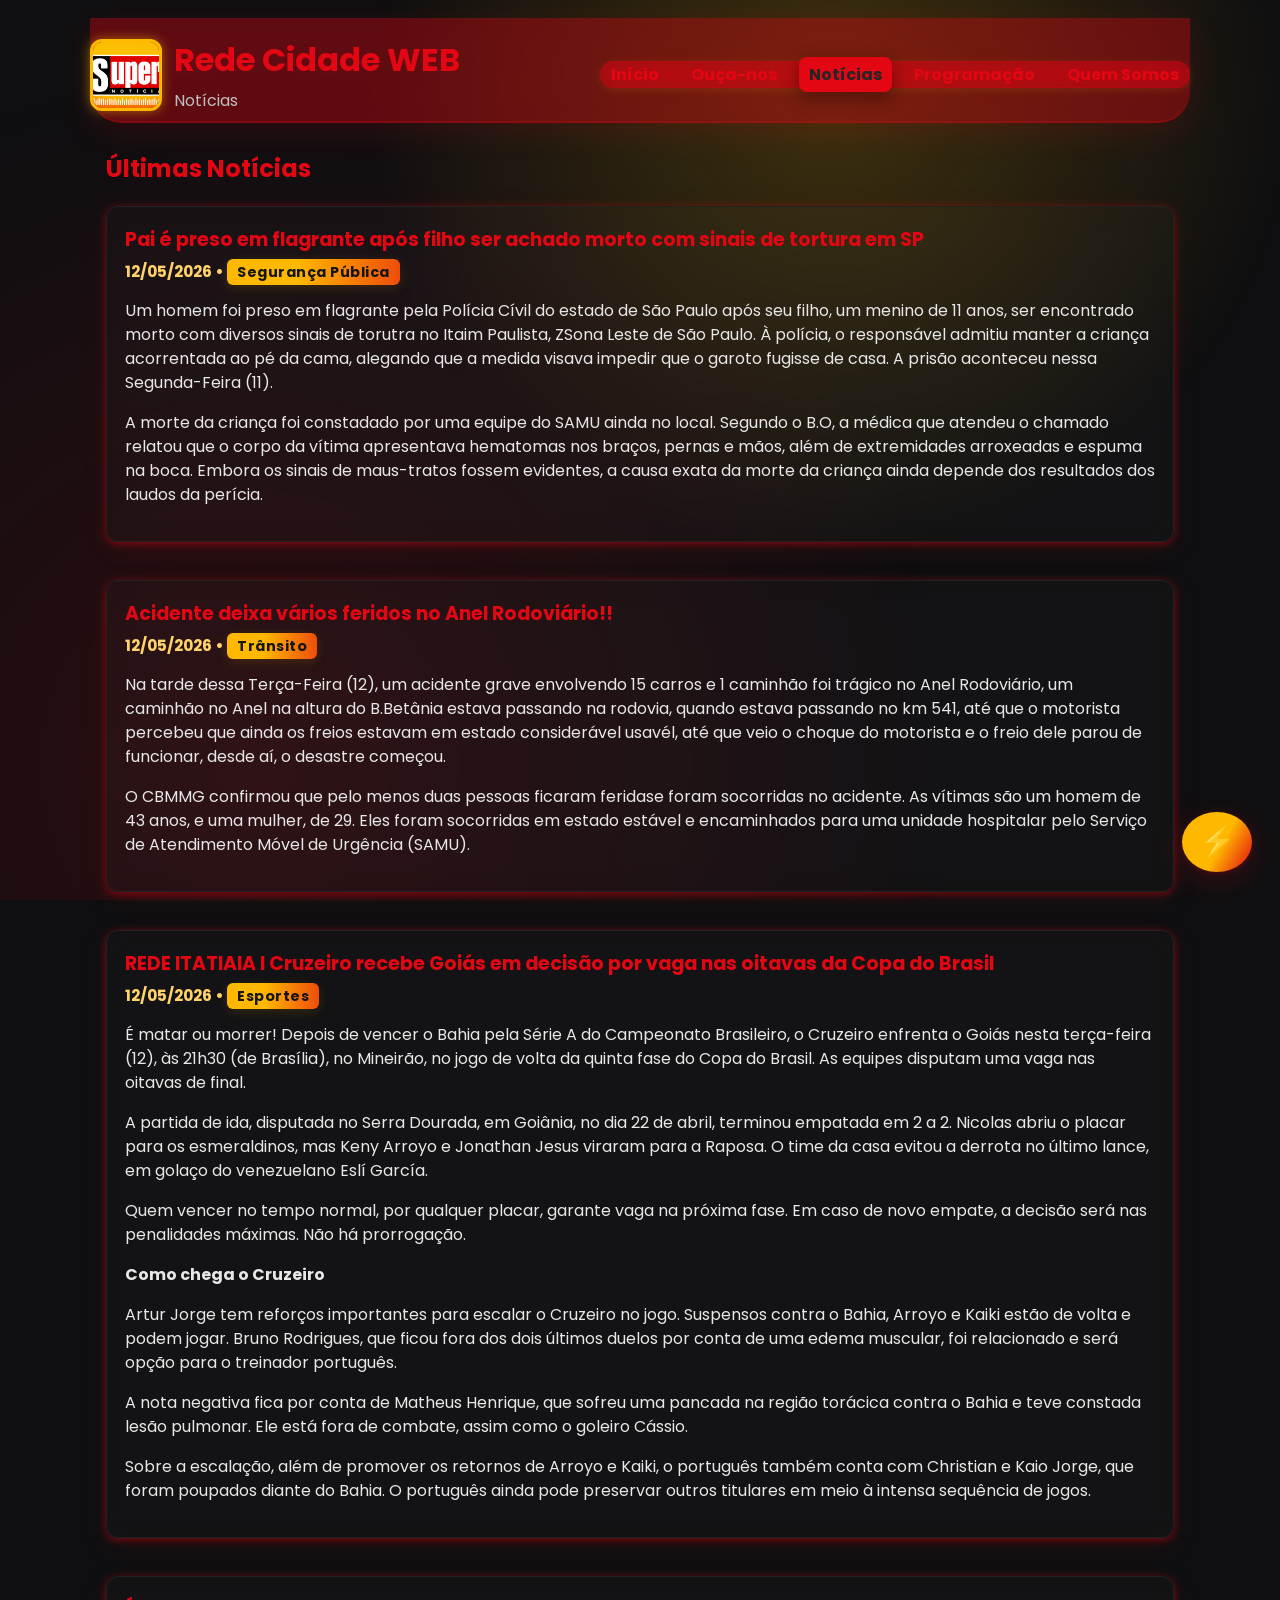
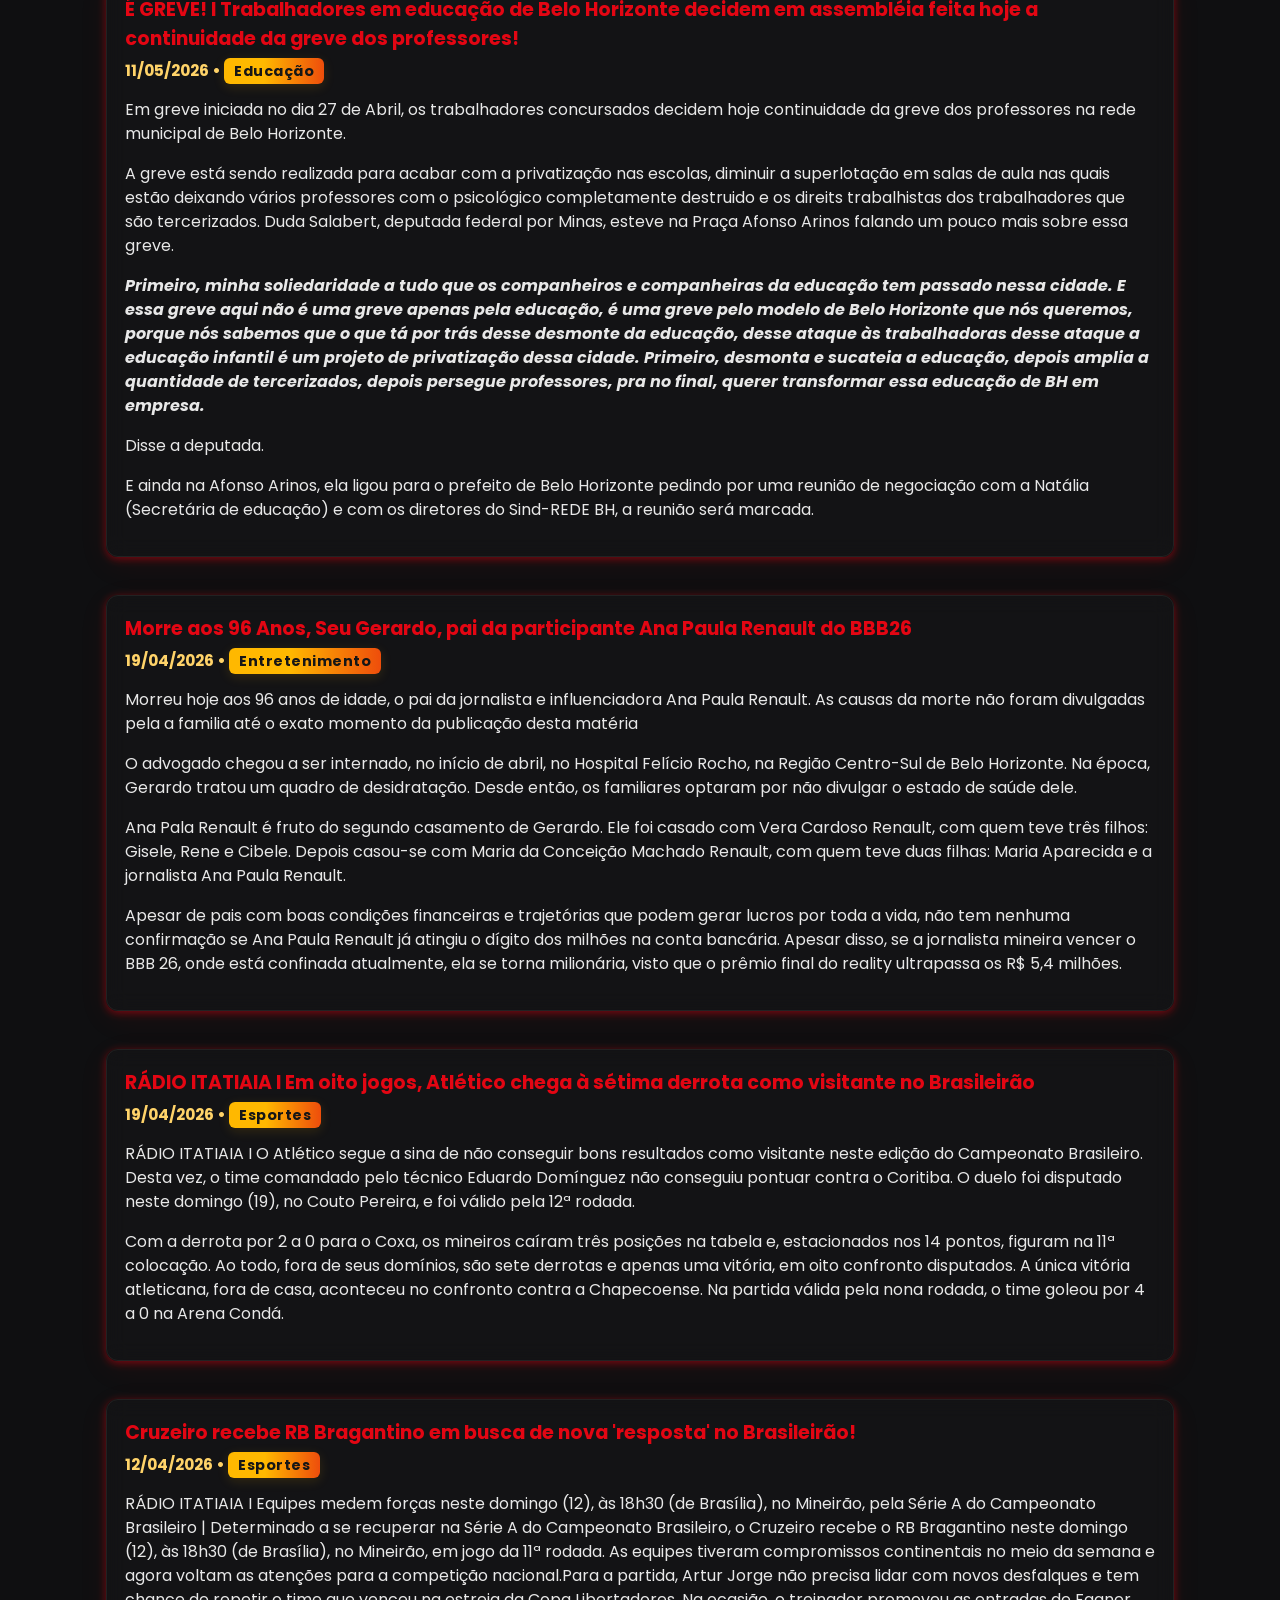
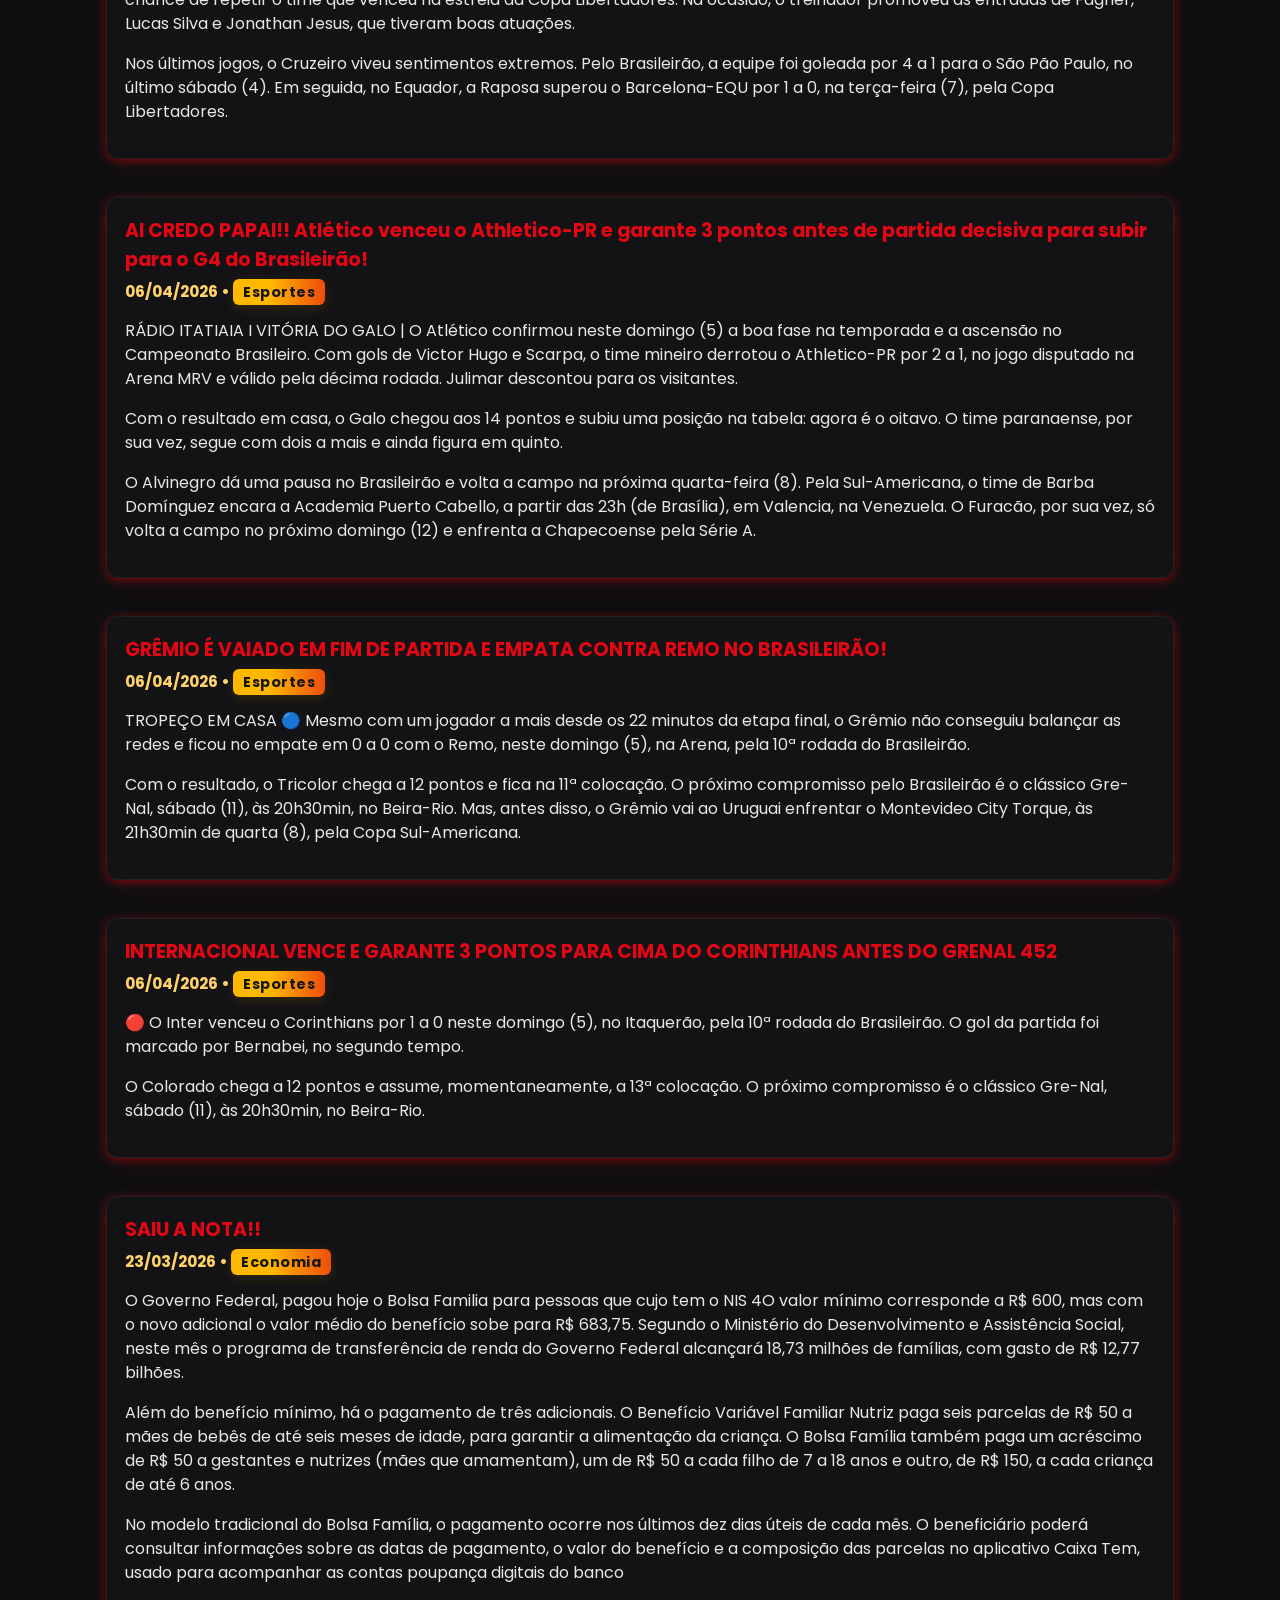
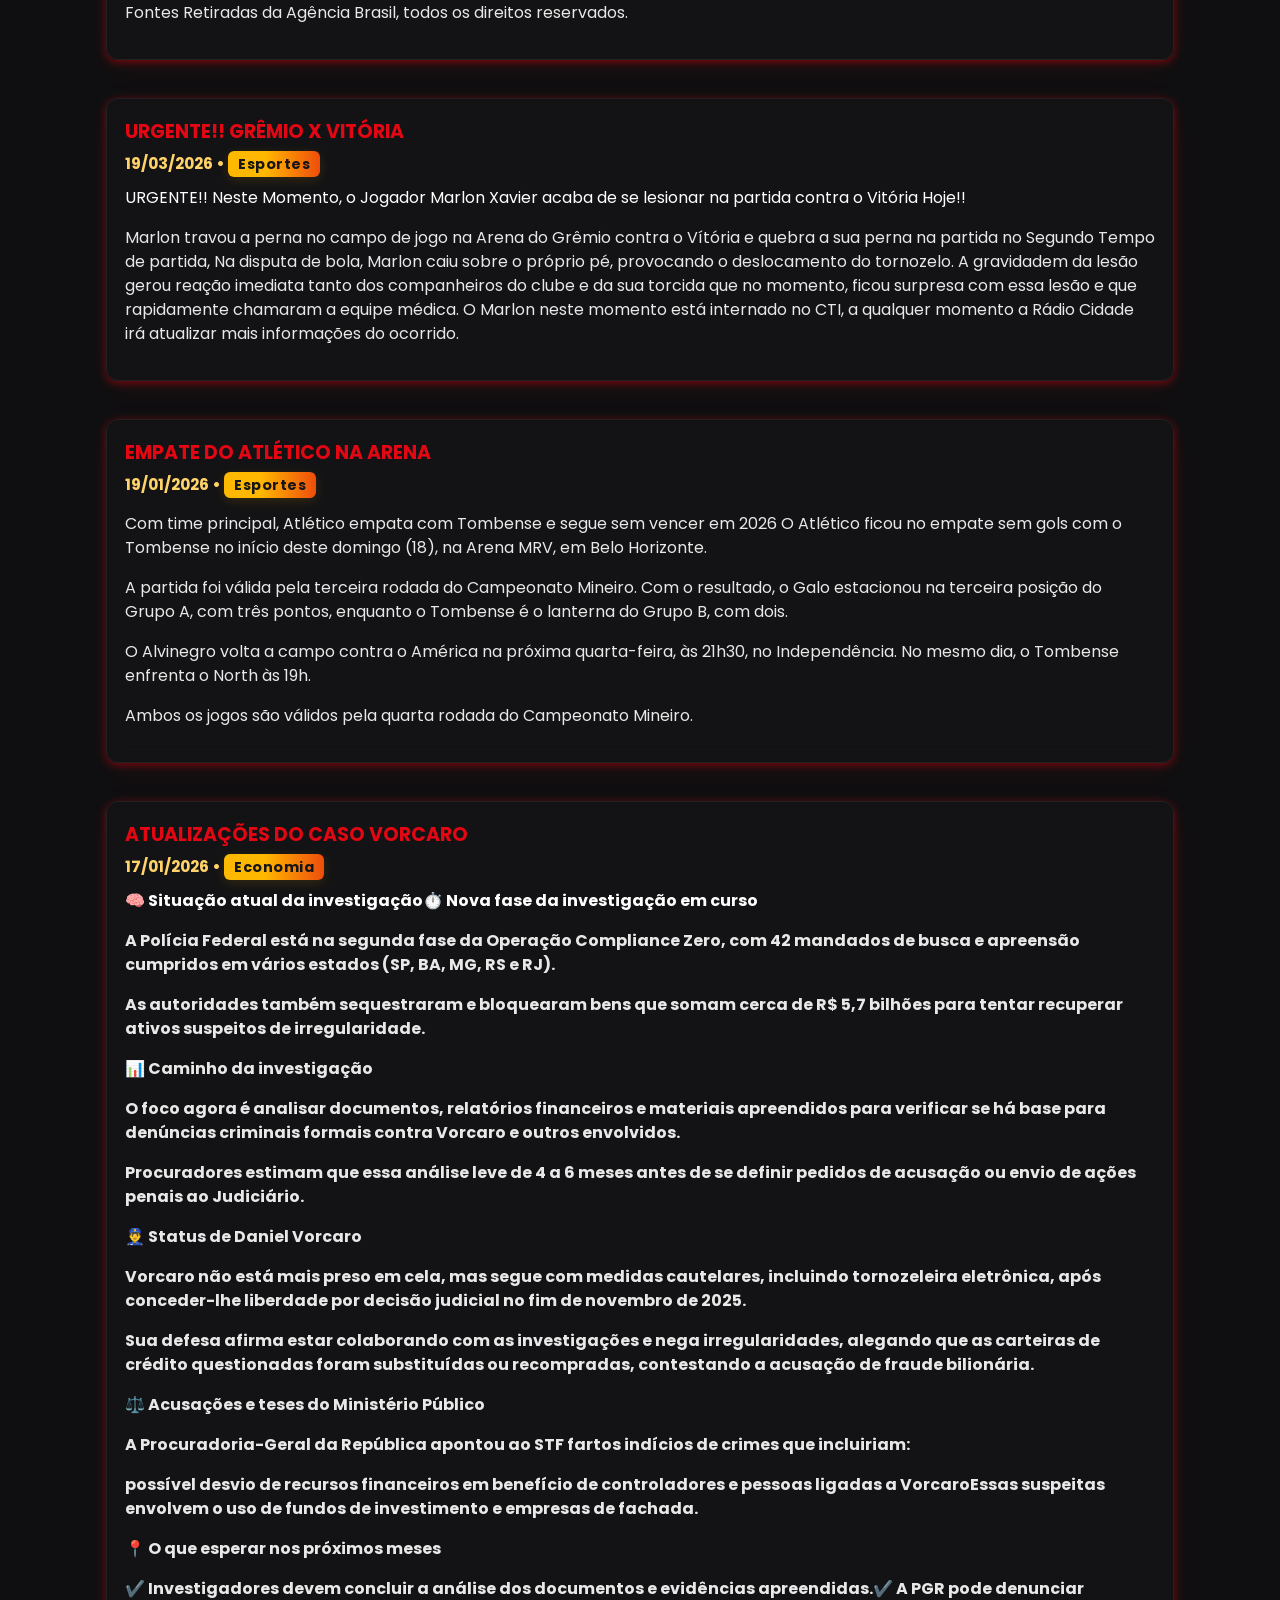
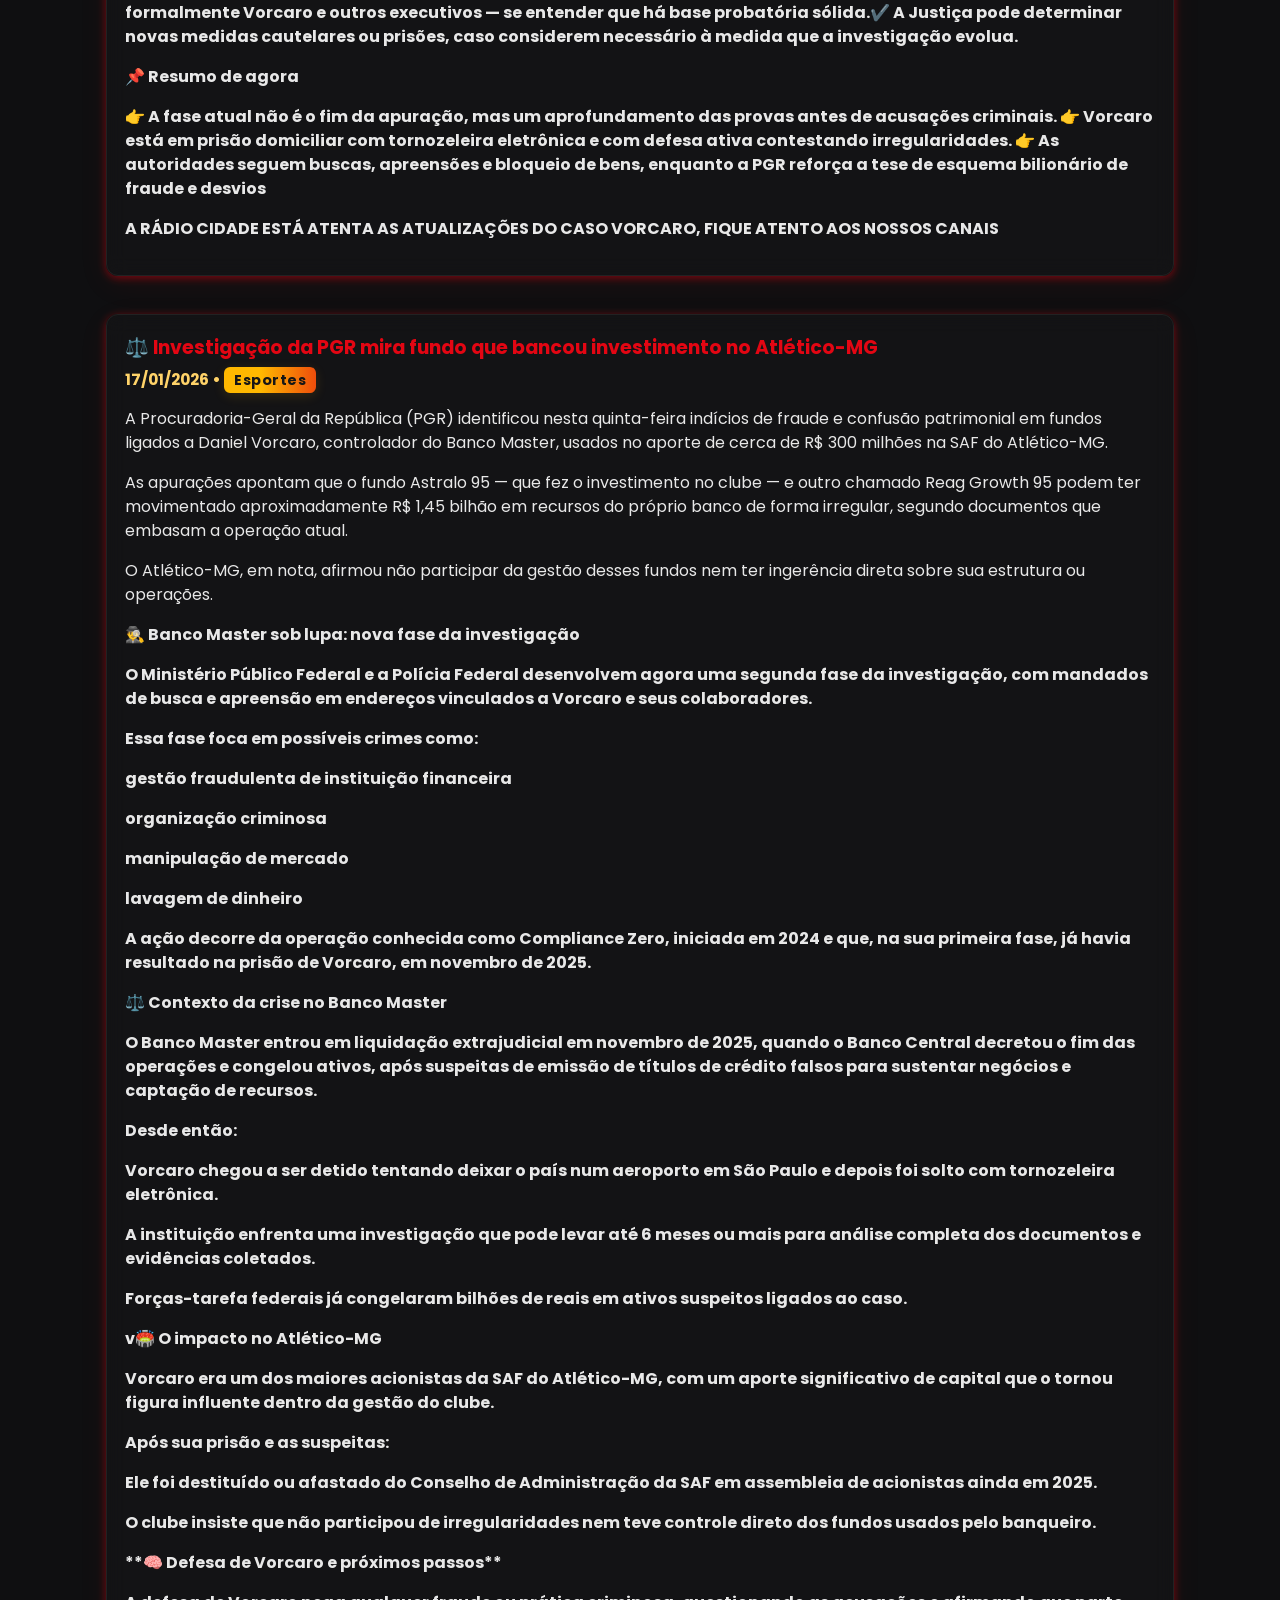
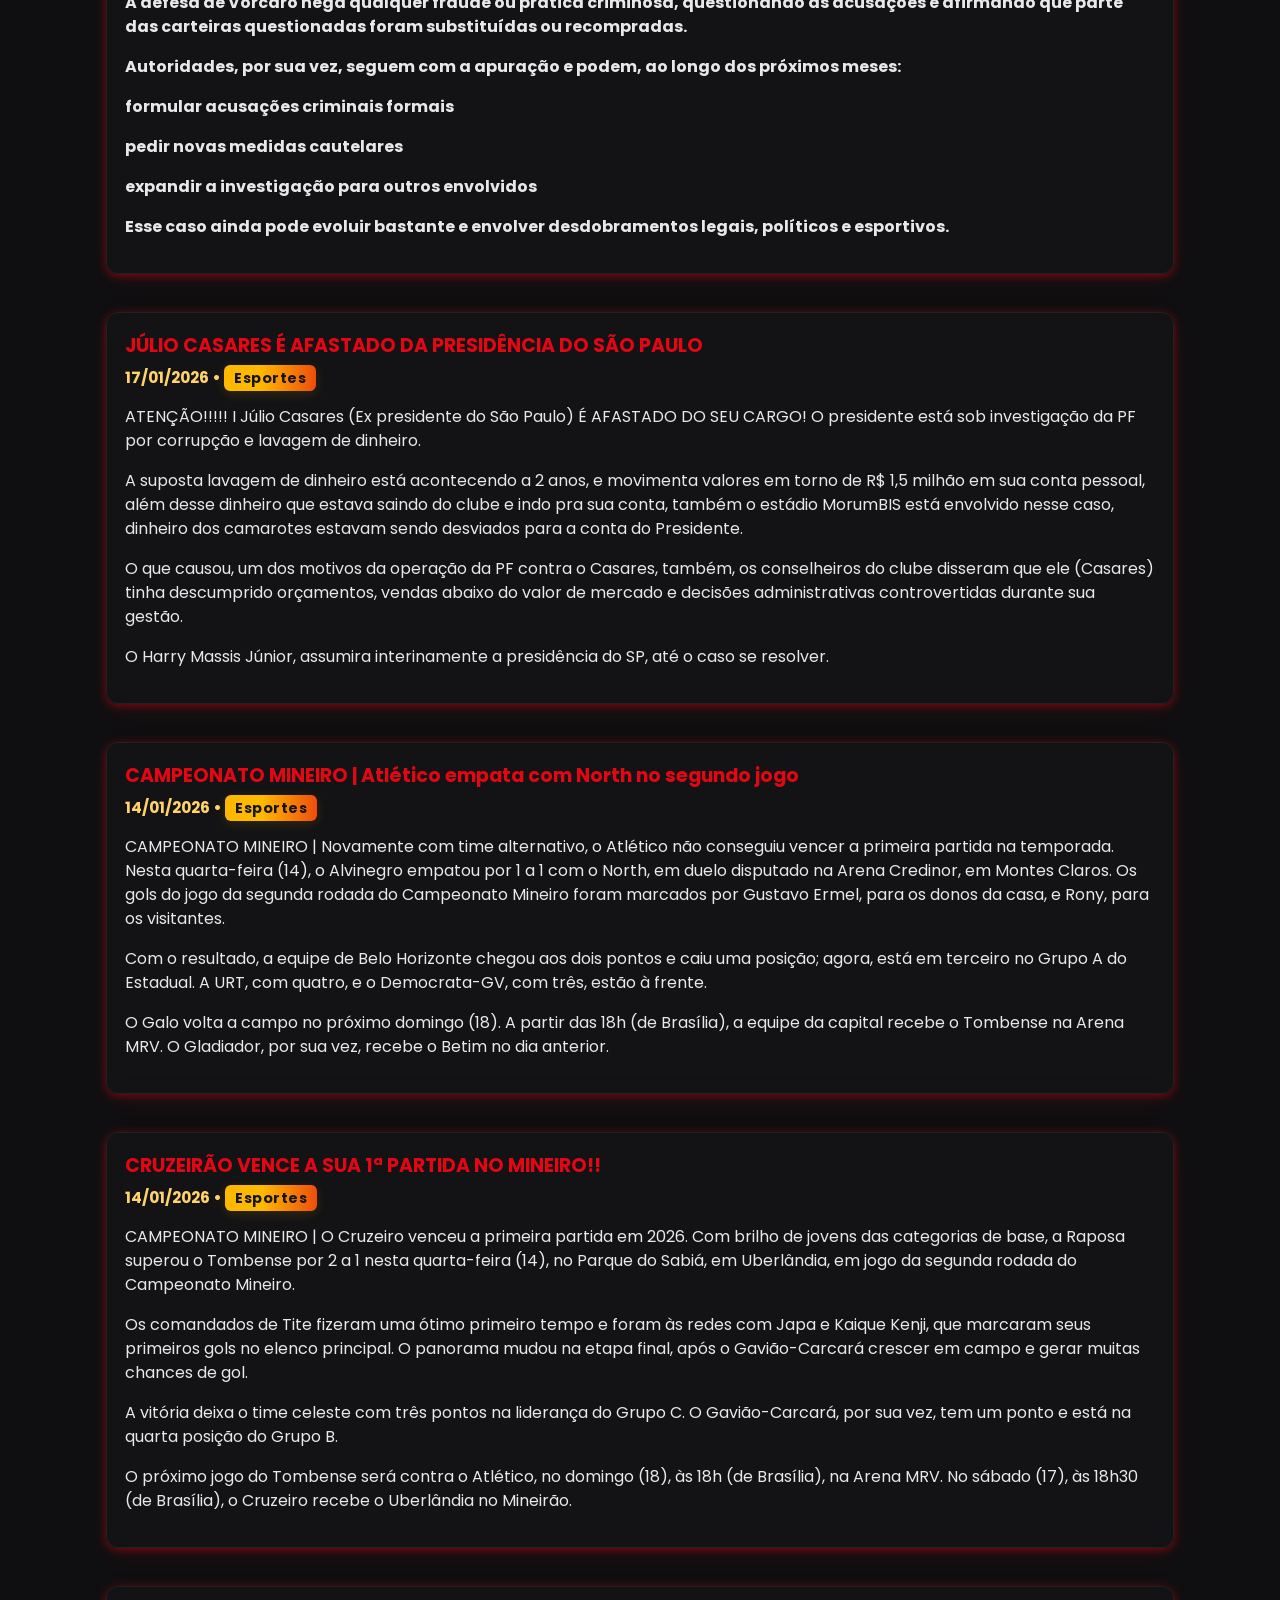
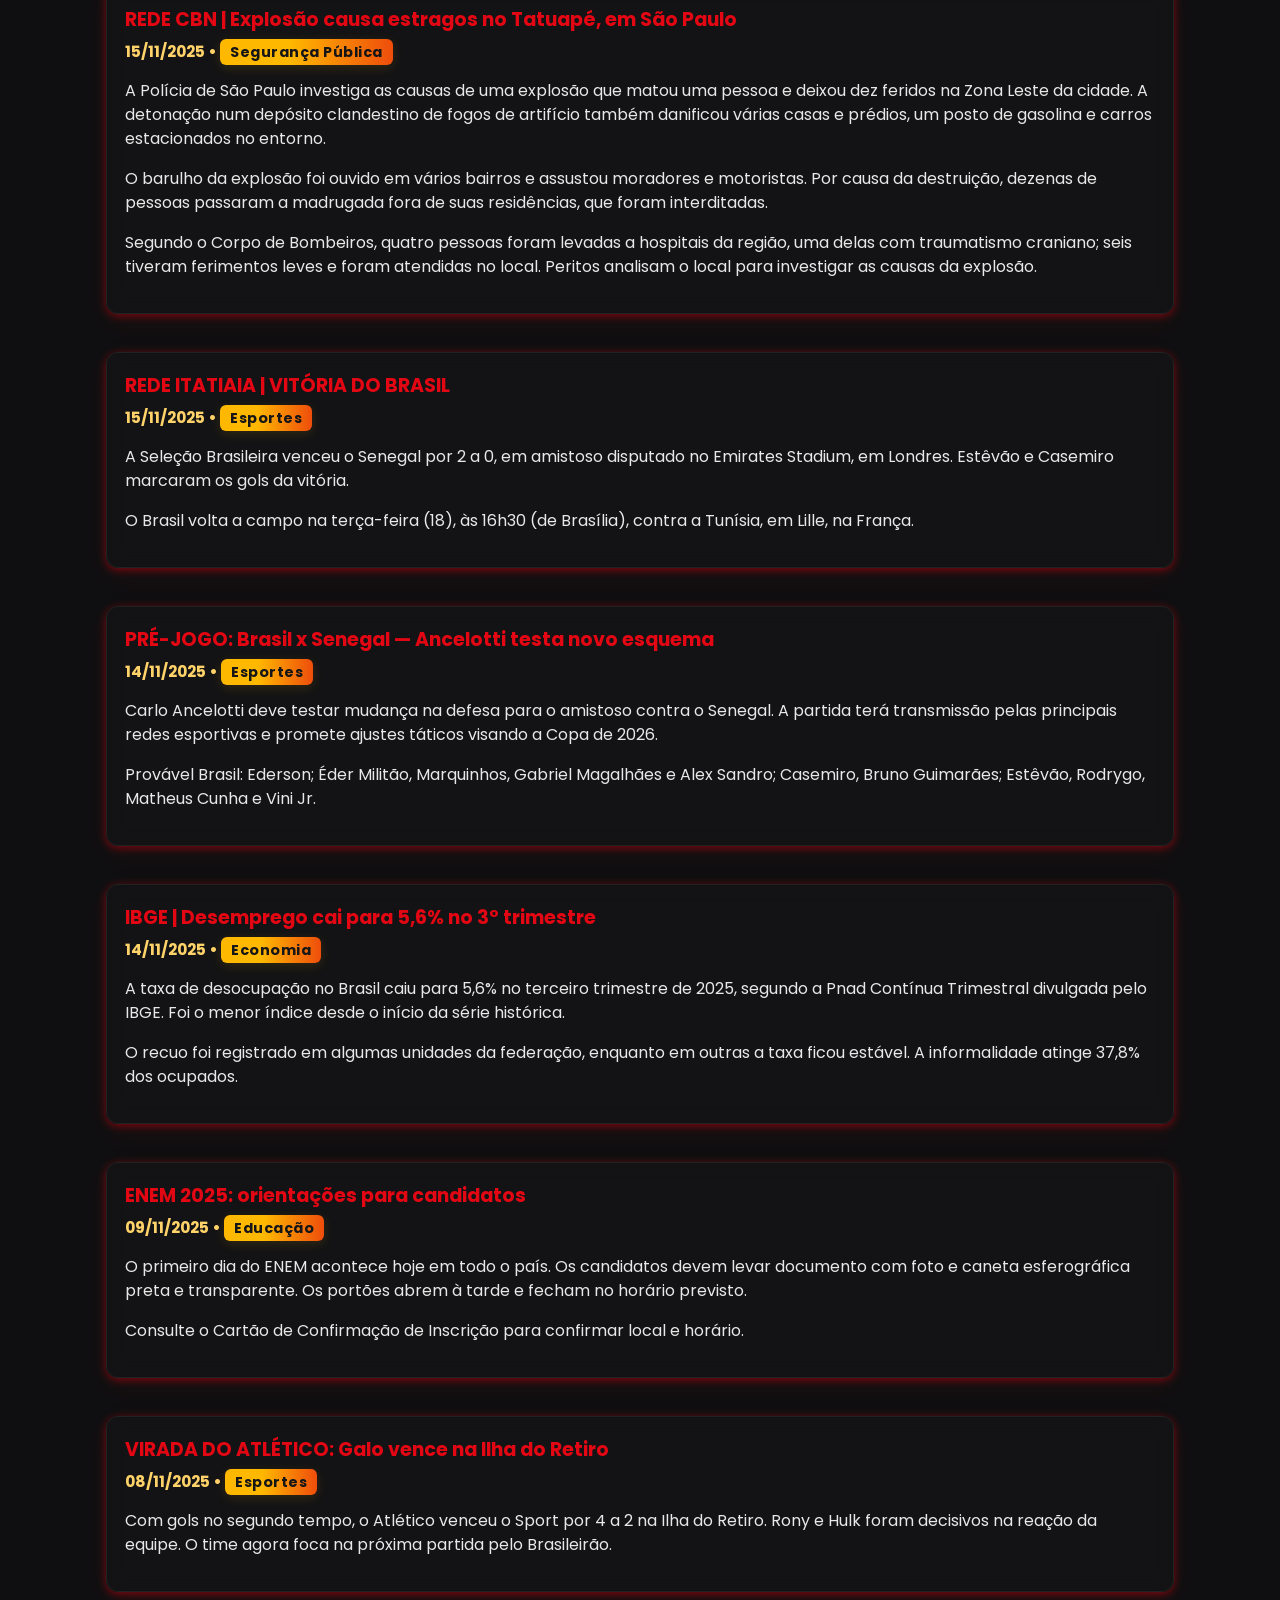
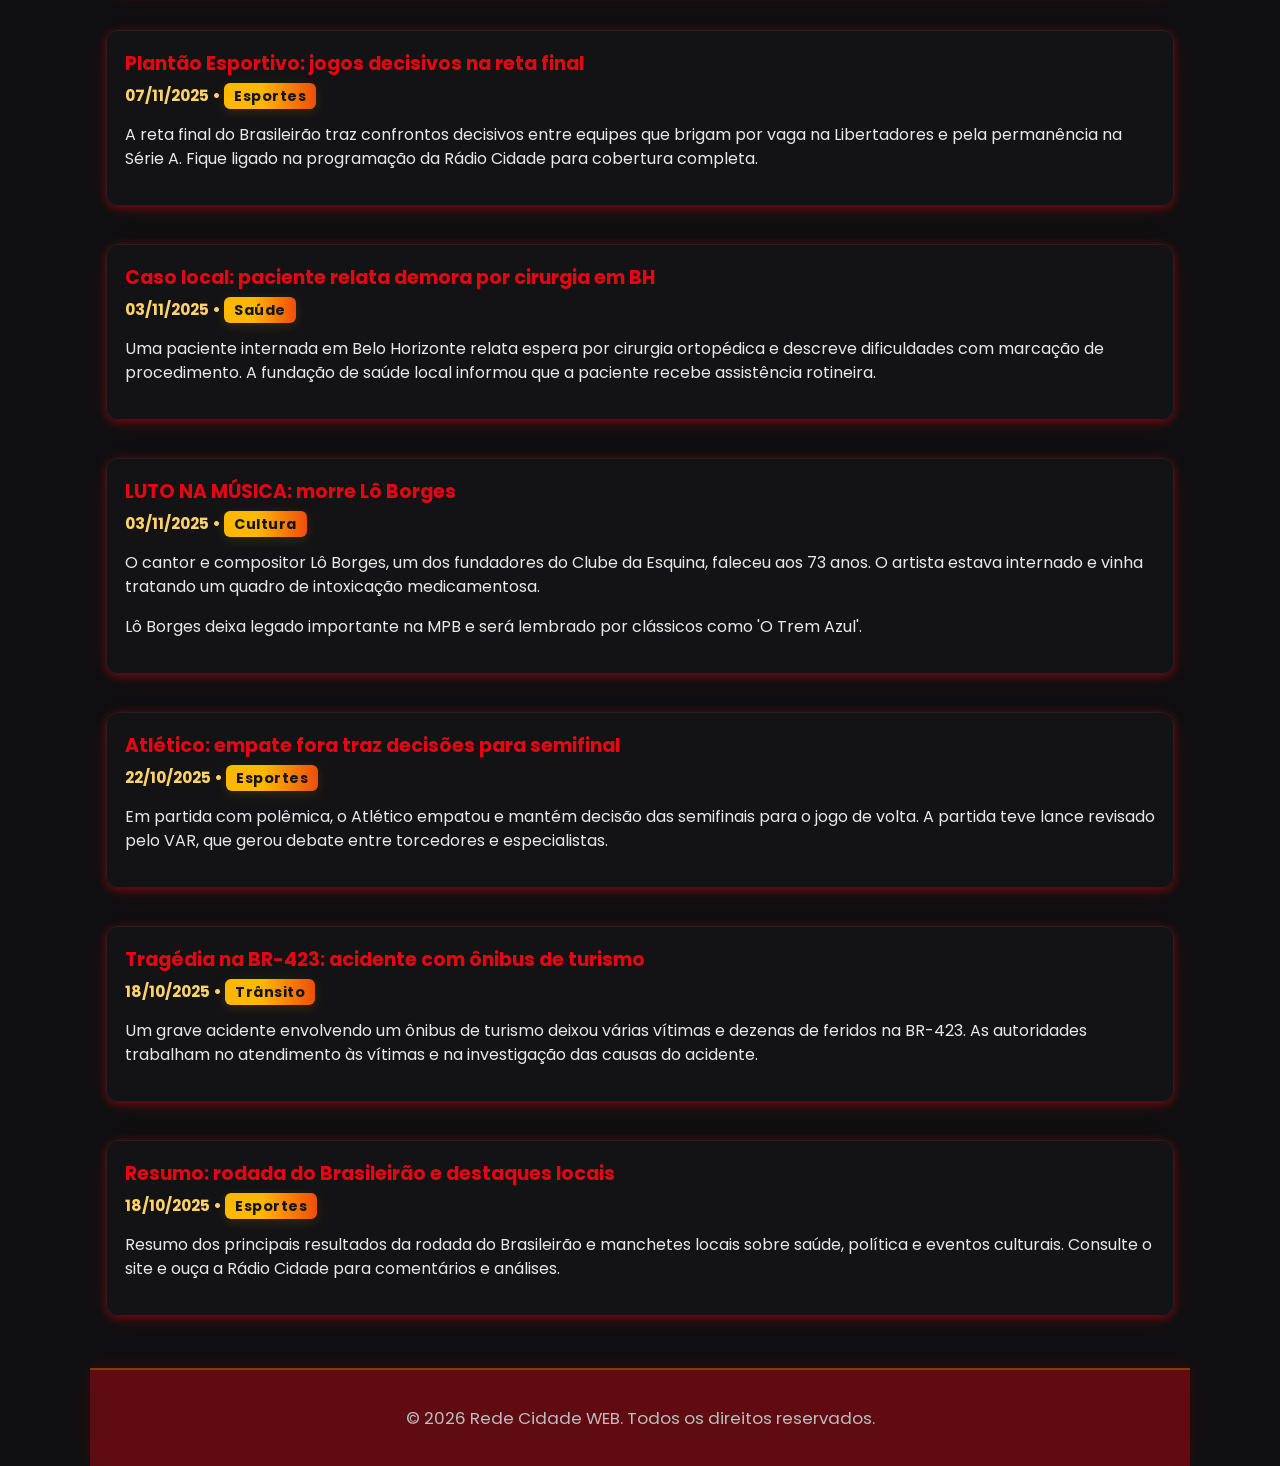
==== commit ad85de07: "Replace logo image in noticias.html" ====
--- a/noticias.html
+++ b/noticias.html
@@ -34,7 +34,7 @@
   <a class="skip-link" href="#noticias-list">Pular para as notícias</a>
   <div class="container">
     <header>
-      <img src="logo-cidade.png" alt="Logo Rede Cidade WEB" class="logo-mini" loading="lazy" />
+      <img src="logo-super.png" alt="Logo Rádio Super" class="logo" loading="lazy" />
       <div>
         <h1 style="margin:0;color:var(--cor-principal,#ffd369)">Rede Cidade WEB</h1>
         <p style="margin:4px 0 0;color:#bfbfbf">Notícias</p>
@@ -68,4 +68,4 @@
 
   <script defer src="script.js"></script>
 </body>
-</html>+</html>
--- a/style.css
+++ b/style.css
@@ -1,21 +1,21 @@
 :root {
-    --cor-principal: #ffd369;
-    --cor-bg: linear-gradient(135deg, #232526 0%, #414345 100%);
+    --cor-principal: #e30613;    
+    --cor-bg: linear-gradient(135deg, #ffb800 0%, #e30613 100%);
     --cor-secundaria: #fff;
-    --cor-acento: #22223b;
-    --cor-hover: #ffd369;
-    --cor-btn: #393e46;
-    --glass-bg: rgba(34, 34, 59, 0.55);
+    --cor-acento: #161616;
+    --cor-hover: #ffb800;
+    --cor-btn: #e30613;
+    --glass-bg: rgba(227, 6, 19, 0.38);  
     --glass-blur: blur(10px);
     --placar-ao-vivo: #ff5252;
     --placar-encerrado: #59e866;
     --placar-a-seguir: #fff1b8;
-    --shadow-strong: 0 8px 32px 0 rgba(31,38,135,0.37);
-    --bg-dark-1: #16171a;
-    --bg-dark-2: #26272b;
-    --cor-sec: #f7f5f2;
-    --accent: #e81e4d;
-    --muted: #bdbdbd;
+    --shadow-strong: 0 8px 32px 0 rgba(227, 6, 19, 0.14);
+    --bg-dark-1: #161616;
+    --bg-dark-2: #252525;
+    --cor-sec: #fff;
+    --accent: #ffb800;
+    --muted: #e8e8e8;
 }
 
 /* ----------- BASE ----------- */
@@ -24,7 +24,7 @@
 body {
     margin: 0;
     font-family: 'Poppins', Arial, sans-serif;
-    background: linear-gradient(135deg, var(--bg-dark-1) 0%, var(--bg-dark-2) 100%);
+    background: linear-gradient(135deg, #ffb800 0%, #e30613 95%);
     color: var(--cor-sec);
     min-height: 100vh;
     -webkit-font-smoothing: antialiased;
@@ -40,7 +40,7 @@
     border-radius: 0 0 32px 32px;
     padding: 18px 0 8px 0;
     margin-bottom: 18px;
-    border-bottom: 2px solid #ffd36944;
+    border-bottom: 2px solid #e3061344;
 }
 .header-content {
     max-width: 1100px;
@@ -56,8 +56,8 @@
     border-radius: 12px;
     background: #fff;
     object-fit: cover;
-    box-shadow: 0 0 12px #ffd36980;
-    border: 3px solid #ffd369;
+    box-shadow: 0 0 12px #ffb80080;
+    border: 3px solid #ffb800;
     transition: box-shadow 0.3s;
 }
 .brand h1 {
@@ -73,8 +73,8 @@
     background: var(--glass-bg);
     backdrop-filter: var(--glass-blur);
     border-radius: 30px;
-    border: 1px solid #ffd36933;
-    box-shadow: 0 2px 8px #ffd36922;
+    border: 1px solid #e3061333;
+    box-shadow: 0 2px 8px #ffb80022;
     list-style: none;
     display: flex;
     justify-content: center;
@@ -92,8 +92,8 @@
     transition: all .18s;
 }
 nav a.active, nav a:hover {
-    background: var(--cor-principal);
-    color: #232526;
+    background: var(--cor-hover);
+    color: #161616;
     box-shadow: 0 6px 18px #0006;
 }
 
@@ -102,12 +102,12 @@
 
 /* HERO */
 .hero {
-    background: linear-gradient(180deg, rgba(255,210,105,0.06), transparent);
+    background: linear-gradient(180deg, rgba(255,184,0,0.06), transparent);
     border-radius: 14px;
     padding: 22px;
     margin-bottom: 20px;
     box-shadow: var(--shadow-strong);
-    border: 1px solid #ffd36920;
+    border: 1px solid #ffb80020;
 }
 .hero-inner { display: flex; gap: 20px; align-items: stretch; flex-wrap: wrap; }
 .hero-text { flex: 1; min-width: 280px; }
@@ -116,24 +116,24 @@
 .hero-cta { display:flex; gap:12px; }
 .btn-primary {
     background: var(--cor-principal);
-    color: #232526;
+    color: #fff;
     padding: 10px 16px;
     border-radius: 10px;
     text-decoration: none;
     font-weight: 700;
-    box-shadow: 0 8px 28px #ffd36933;
+    box-shadow: 0 8px 28px #e3061333;
 }
 .btn-outline {
-    border: 1px solid #ffffff18;
+    border: 1px solid #fff2;
     padding: 9px 14px;
     border-radius: 10px;
-    color: var(--cor-sec);
+    color: var(--cor-principal);
     text-decoration: none;
 }
 
 /* hero aside */
 .hero-aside { width: 320px; min-width: 260px; display:flex; flex-direction:column; gap:12px; }
-.live-card, .newsletter-card { background: var(--glass-bg); backdrop-filter: var(--glass-blur); padding: 12px; border-radius: 10px; border:1px solid #ffd36922; }
+.live-card, .newsletter-card { background: var(--glass-bg); backdrop-filter: var(--glass-blur); padding: 12px; border-radius: 10px; border:1px solid #ffb80022; }
 .live-header { display:flex; align-items:center; gap:8px; margin-bottom:8px; }
 .live-dot { width:10px; height:10px; border-radius:50%; background: var(--placar-ao-vivo); box-shadow:0 0 8px #ff5252aa; }
 
@@ -143,11 +143,10 @@
 .newsletter-form button { background: var(--accent); color:#fff; padding:8px 12px; border-radius:8px; border:none; font-weight:700; cursor:pointer; }
 
 /* PLACARES */
+/* --- INALTERADO --- */
 .placar-section { margin-top: 18px; }
 .placar-ticker { background: #00000030; border-radius:8px; padding:10px; margin-bottom:14px; border:1px solid #ffffff10; overflow:hidden; }
 .placar-ticker .ticker-item { display:inline-block; padding:6px 12px; margin-right:10px; background:rgba(255,255,255,0.03); border-radius:8px; color:var(--cor-principal); font-weight:700; }
-
-/* PLACARES LIST */
 .placares-list { display: grid; gap: 20px; grid-template-columns: repeat(auto-fit, minmax(300px, 1fr)); }
 .placar-card2 {
     background: var(--glass-bg);
@@ -169,6 +168,7 @@
 .placar-escudo2 { width:44px; height:44px; border-radius:50%; object-fit:contain; background:#fff; padding:4px; border:2px solid #ffd36933; }
 .placar-gols2 { color: var(--cor-principal); font-size:1.6rem; font-weight:800; }
 .placar-hora2 { margin-top:10px; font-size:1.05em; color:#ffe9aecc; font-style:italic; letter-spacing:0.7px; text-align:center; }
+/* --- FIM PLACARES --- */
 
 /* NOTICIAS */
 .noticia {
@@ -177,40 +177,41 @@
     border-radius: 16px;
     margin-bottom: 24px;
     padding: 24px;
-    box-shadow: 0 8px 32px 0 #ffd36911, 0 2px 8px #23223b80;
-    border: 1.5px solid #ffd36944;
+    box-shadow: 0 8px 32px 0 #e3061311, 0 2px 8px #e3061380;
+    border: 1.5px solid #e3061344;
     transition: transform 0.18s, box-shadow 0.18s;
-}
-.noticia:hover { transform: translateY(-4px) scale(1.012); box-shadow: 0 12px 48px #ffd36944; }
+    color: var(--cor-secundaria);
+}
+.noticia:hover { transform: translateY(-4px) scale(1.012); box-shadow: 0 12px 48px #e3061344; }
 .noticia h4 { margin: 0 0 7px 0; color: var(--cor-principal); font-size: 1.19em; font-weight:700; }
-.noticia .data { font-size: 0.98em; color: #ffd369; margin-bottom:6px; display:block; font-weight:600; }
+.noticia .data { font-size: 0.98em; color: #ffb800; margin-bottom:6px; display:block; font-weight:600; }
 .noticia .content p { color:#e8e8e8; line-height:1.5; }
 
 /* DESTAQUE */
-.destaque-card { background: var(--glass-bg); padding: 16px; border-radius: 12px; border:1px solid #ffd36922; box-shadow:0 12px 30px #0006; }
+.destaque-card { background: var(--glass-bg); padding: 16px; border-radius: 12px; border:1px solid #e3061322; box-shadow:0 12px 30px #0006; }
 .destaque-card h3 { margin: 0; color: var(--cor-principal); }
 .destaque-card p { color: var(--muted); }
 
 /* QUICK LINKS */
 .quick-links { display:flex; gap:14px; margin-top:18px; flex-wrap:wrap; }
-.quick-card { flex:1; min-width:220px; background: rgba(255,255,255,0.02); padding:16px; border-radius:12px; text-decoration:none; color:var(--cor-sec); border:1px solid #ffffff12; }
+.quick-card { flex:1; min-width:220px; background: rgba(255,255,255,0.02); padding:16px; border-radius:12px; text-decoration:none; color:var(--cor-acento); border:1px solid #e3061312; }
 
 /* REDE SOCIAIS */
 .redes-sociais { margin-top: 18px; }
 .social-link { display:inline-block; margin-right: 18px; color: var(--cor-principal); text-decoration:none; font-weight:700; font-size:1.05em; transition: color .18s; }
-.social-link:hover { color: #fffbe9; }
+.social-link:hover { color: #ffb800; }
 
 /* PLAYERS */
 .players-select { display:flex; gap:12px; flex-wrap:wrap; margin-bottom:14px; }
 .player-btn {
-    display:inline-flex; align-items:center; gap:10px; padding:10px 14px; border-radius:12px; border:1px solid #ffffff12;
+    display:inline-flex; align-items:center; gap:10px; padding:10px 14px; border-radius:12px; border:1px solid #e3061312;
     background: rgba(255,255,255,0.02); color: var(--cor-principal); cursor:pointer; font-weight:700; transition: all .26s cubic-bezier(.2,.9,.2,1);
     box-shadow: 0 6px 18px rgba(0,0,0,0.35);
 }
 .player-btn .btn-icon { opacity:0.95; fill: currentColor; stroke: currentColor; }
-.player-btn:hover { transform: translateY(-4px); background: linear-gradient(90deg,#ffffff06,#00000005); }
+.player-btn:hover { transform: translateY(-4px); background: linear-gradient(90deg,#ffb80006,#e3061305); }
 .player-btn.active, .player-btn[aria-pressed="true"] {
-    background: var(--cor-principal); color: #232526; box-shadow: 0 18px 40px rgba(0,0,0,0.6); transform: translateY(-2px) scale(1.02);
+    background: var(--cor-principal); color: #fff; box-shadow: 0 18px 40px rgba(0,0,0,0.6); transform: translateY(-2px) scale(1.02);
 }
 .player-container {
     display:block;
@@ -220,32 +221,32 @@
 .player-container.active {
     opacity:1; transform: none; pointer-events:auto;
 }
-audio { width: 100%; margin-top: 8px; border-radius: 12px; box-shadow: 0 2px 12px #ffd36922; background: #232526; }
+audio { width: 100%; margin-top: 8px; border-radius: 12px; box-shadow: 0 2px 12px #e3061322; background: #161616; }
 
 /* Caster placeholder */
-.cstrEmbed-placeholder { min-height: 140px; display:flex; align-items:center; justify-content:center; border-radius:12px; border:1px solid #ffd36915; background:transparent; padding:6px; }
+.cstrEmbed-placeholder { min-height: 140px; display:flex; align-items:center; justify-content:center; border-radius:12px; border:1px solid #e3061315; background:transparent; padding:6px; }
 
 /* PROGRAMACAO (regras gerais + específicas) */
 .programacao-root { margin-top: 18px; }
 .prog-nav { display:flex; flex-direction:column; gap:12px; margin-bottom:14px; }
 .prog-stations, .prog-days { display:flex; gap:10px; flex-wrap:wrap; }
 .prog-station-btn, .prog-day-btn {
-    padding:8px 12px; border-radius:10px; border:1px solid #ffffff10; background:rgba(255,255,255,0.02);
+    padding:8px 12px; border-radius:10px; border:1px solid #e3061310; background:rgba(255,255,255,0.02);
     color:var(--cor-principal); cursor:pointer; font-weight:700; transition:all .22s;
 }
 .prog-station-btn.active, .prog-day-btn.active {
-    background:var(--cor-principal); color:#232526; box-shadow:0 12px 32px rgba(0,0,0,0.6); transform:translateY(-2px);
-}
-.prog-list-wrap { background:var(--glass-bg); padding:14px; border-radius:12px; border:1px solid #ffd36922; }
+    background:var(--cor-principal); color:#fff; box-shadow:0 12px 32px rgba(0,0,0,0.6); transform:translateY(-2px);
+}
+.prog-list-wrap { background:var(--glass-bg); padding:14px; border-radius:12px; border:1px solid #e3061322; }
 .prog-list { list-style:none; margin:0; padding:0; display:flex; flex-direction:column; gap:10px; }
 .prog-item { display:flex; gap:12px; align-items:flex-start; padding:8px; border-radius:8px; background:rgba(255,255,255,0.01); transition:all .18s; }
 .prog-item:hover { background:rgba(255,255,255,0.02); transform:translateY(-4px); }
-.prog-time { min-width:110px; color:#ffe9ae; font-weight:800; }
+.prog-time { min-width:110px; color:#ffb800; font-weight:800; }
 .prog-desc { color:var(--cor-sec); }
 .prog-empty { color:var(--muted); padding:12px; }
 
 /* Footer */
-footer { background: var(--glass-bg); backdrop-filter: var(--glass-blur); text-align:center; color:#ffd369; font-size:1.05em; padding: 18px 0; margin-top:40px; border-top:2px solid #ffd36944; box-shadow: 0 -2px 18px #ffd36922; }
+footer { background: var(--glass-bg); backdrop-filter: var(--glass-blur); text-align:center; color:#ffb800; font-size:1.05em; padding: 18px 0; margin-top:40px; border-top:2px solid #ffb80044; box-shadow: 0 -2px 18px #e3061322; }
 
 /* Utilities / Animations */
 @keyframes fadeIn { from { opacity:0; transform: translateY(24px);} to { opacity:1; transform:none; } }
@@ -269,8 +270,8 @@
 }
 
 /* Scrollbar styling */
-::-webkit-scrollbar { width: 10px; background: #22223b88; }
-::-webkit-scrollbar-thumb { background: #ffd36944; border-radius: 6px; }
+::-webkit-scrollbar { width: 10px; background: #16161688; }
+::-webkit-scrollbar-thumb { background: #e3061344; }
 
 /* ---- ULTRA MELHORIAS EFEITOS PREMIUM ---- */
 
@@ -281,8 +282,8 @@
   top:0; left:0; right:0; bottom:0;
   z-index: 0;
   pointer-events: none;
-  background: radial-gradient(circle at 65% 10%, #ffd36933 0, transparent 40%),
-              radial-gradient(circle at 20% 85%, #e81e4d22 0, transparent 55%);
+  background: radial-gradient(circle at 65% 10%, #ffb80033 0, transparent 40%),
+              radial-gradient(circle at 20% 85%, #e3061322 0, transparent 55%);
   animation: bgMove 15s linear infinite alternate;
 }
 @keyframes bgMove {
@@ -298,22 +299,22 @@
 }
 .card:hover, .noticia:hover, .quick-card:hover, .destaque-card:hover, .placar-card2:hover, .newsletter-card:hover {
   transform: translateY(-6px) scale(1.015);
-  box-shadow: 0 16px 46px #ffd36955, 0 2px 2px #23223b22;
-  border-color: #ffd36988;
+  box-shadow: 0 16px 46px #e3061355, 0 2px 2px #e3061322;
+  border-color: #ffb80088;
 }
 .quick-card:active { transform: scale(.97); }
 
 /* Tag de categoria custom e gradiente */
 .noticia .data small, .latest-item .meta, .placar-campeonato {
-  background: linear-gradient(90deg, #ffca26 40%, #e81e4d 140%);
+  background: linear-gradient(90deg, #ffb800 40%, #e30613 140%);
   border-radius: 6px;
   padding: 3px 10px;
-  color: #232526 !important;
+  color: #161616 !important;
   letter-spacing: 0.5px;
   font-weight: bold;
   line-height: 1;
   font-size: .91em;
-  box-shadow: 0 3px 12px #ffd36923;
+  box-shadow: 0 3px 12px #ffb80023;
 }
 
 /* Modal overlay (sobre/rede social) */
@@ -329,10 +330,10 @@
 }
 #app-modal-overlay.active { display:flex; }
 #app-modal-content {
-  background: var(--glass-bg,#22223bcc);
+  background: var(--glass-bg,#e30613cc);
   border-radius: 18px;
   max-width: 95vw; min-width: 300px; width:380px;
-  box-shadow:0 16px 60px #ffd36977;
+  box-shadow:0 16px 60px #ffb80077;
   padding:36px 28px;
   position:relative;
   color:#fff;
@@ -340,11 +341,11 @@
 }
 #app-modal-content .modal-close {
   position:absolute;top:12px; right:18px; background:none;border:none;
-  font-size:2rem; color:#ffd369; cursor:pointer; line-height:1;
+  font-size:2rem; color:#ffb800; cursor:pointer; line-height:1;
 }
 #app-modal-content h2 { color: var(--cor-principal); margin-top:0; }
 #app-modal-content .social-list a { display:inline-block; margin: 0 10px 10px; color:var(--cor-principal); font-size:2rem; transition:color .18s;}
-#app-modal-content .social-list a:hover { color:#fff1b8; }
+#app-modal-content .social-list a:hover { color:#ffb800; }
 @media (max-width:500px){ #app-modal-content{min-width:0;width:97vw;padding:14vw 2vw;} }
 
 /* Botão flutuante redes/sobre */
@@ -353,12 +354,12 @@
   bottom:28px;
   right:28px;
   z-index:1100;
-  background:linear-gradient(120deg,#ffd369 55%, #e81e4d);
-  color:#22223b;
+  background:linear-gradient(120deg,#ffb800 55%, #e30613);
+  color:#161616;
   padding:12px 16px;
   border-radius:50%;
   border:none;
-  box-shadow:0 8px 32px #ffd36933, 0 1px 5px #e81e4d44;
+  box-shadow:0 8px 32px #e3061333, 0 1px 5px #e3061344;
   font-size:1.92rem;
   cursor:pointer;
   transition: background .18s, color .18s, transform .22s cubic-bezier(.5,1.7,.5,.7);
@@ -374,7 +375,7 @@
 }
 
 /* Contraste maior em ícones sociais no footer */
-footer .footer-right a.social-link {color: #ffd369; transition: color .18s;}
+footer .footer-right a.social-link {color: #ffb800; transition: color .18s;}
 footer .footer-right a.social-link:hover{color:#fffbe9;} 
 
 .latest-item, .noticia { opacity:0; animation: fadeIn .9s cubic-bezier(.2,.75,.8,1) both;}
@@ -388,12 +389,12 @@
 #scrollTopBtn {
   position:fixed; bottom:80px; right:34px; z-index:900;
   display:none;
-  background: #e81e4d;
+  background: #e30613;
   color: #fff; 
   border:none; border-radius:50%;
   width:42px; height:42px; font-size:2rem;
-  box-shadow:0 3px 16px #ffd36933;
+  box-shadow:0 3px 16px #ffb80033;
 }
 #scrollTopBtn.show {display:block;}
 /* TEMA */
-.theme-toggle-btn{background:rgba(255,255,255,0.1);border:1px solid #ffd36933;padding:8px 14px;border-radius:10px;cursor:pointer;font-size:1.4rem;transition:all 0.3s;display:flex;align-items:center;margin-left:10px}.theme-toggle-btn:hover{background:rgba(255,255,255,0.2);transform:scale(1.1)}.theme-icon{transition:transform 0.3s}body.light-theme{background:linear-gradient(135deg,#f5f5f5,#efefef)!important;color:#2c2c2c!important}body.light-theme header{background:rgba(255,255,255,0.95)!important}body.light-theme nav a{color:#e81e4d!important}body.light-theme .noticia,body.light-theme .placar-card2{background:rgba(255,255,255,0.9)!important;color:#2c2c2c!important}body.light-theme h1,body.light-theme h2,body.light-theme h3,body.light-theme h4,body.light-theme h5{color:#e81e4d!important}
+.theme-toggle-btn{background:rgba(255,255,255,0.1);border:1px solid #e3061333;padding:8px 14px;border-radius:10px;cursor:pointer;font-size:1.4rem;transition:all 0.3s;display:flex;align-items:center;margin-left:10px}.theme-toggle-btn:hover{background:rgba(255,255,255,0.2);transform:scale(1.1)}.theme-icon{transition:transform 0.3s}body.light-theme{background:linear-gradient(135deg,#fffbe9,#ffb800)!important;color:#161616!important}body.light-theme header{background:rgba(255,255,255,0.95)!important}body.light-theme nav a{color:#e30613!important}body.light-theme .noticia,body.light-theme .placar-card2{background:rgba(255,255,255,0.9)!important;color:#161616!important}body.light-theme h1,body.light-theme h2,body.light-theme h3,body.light-theme h4,body.light-theme h5{color:#e30613!important}
